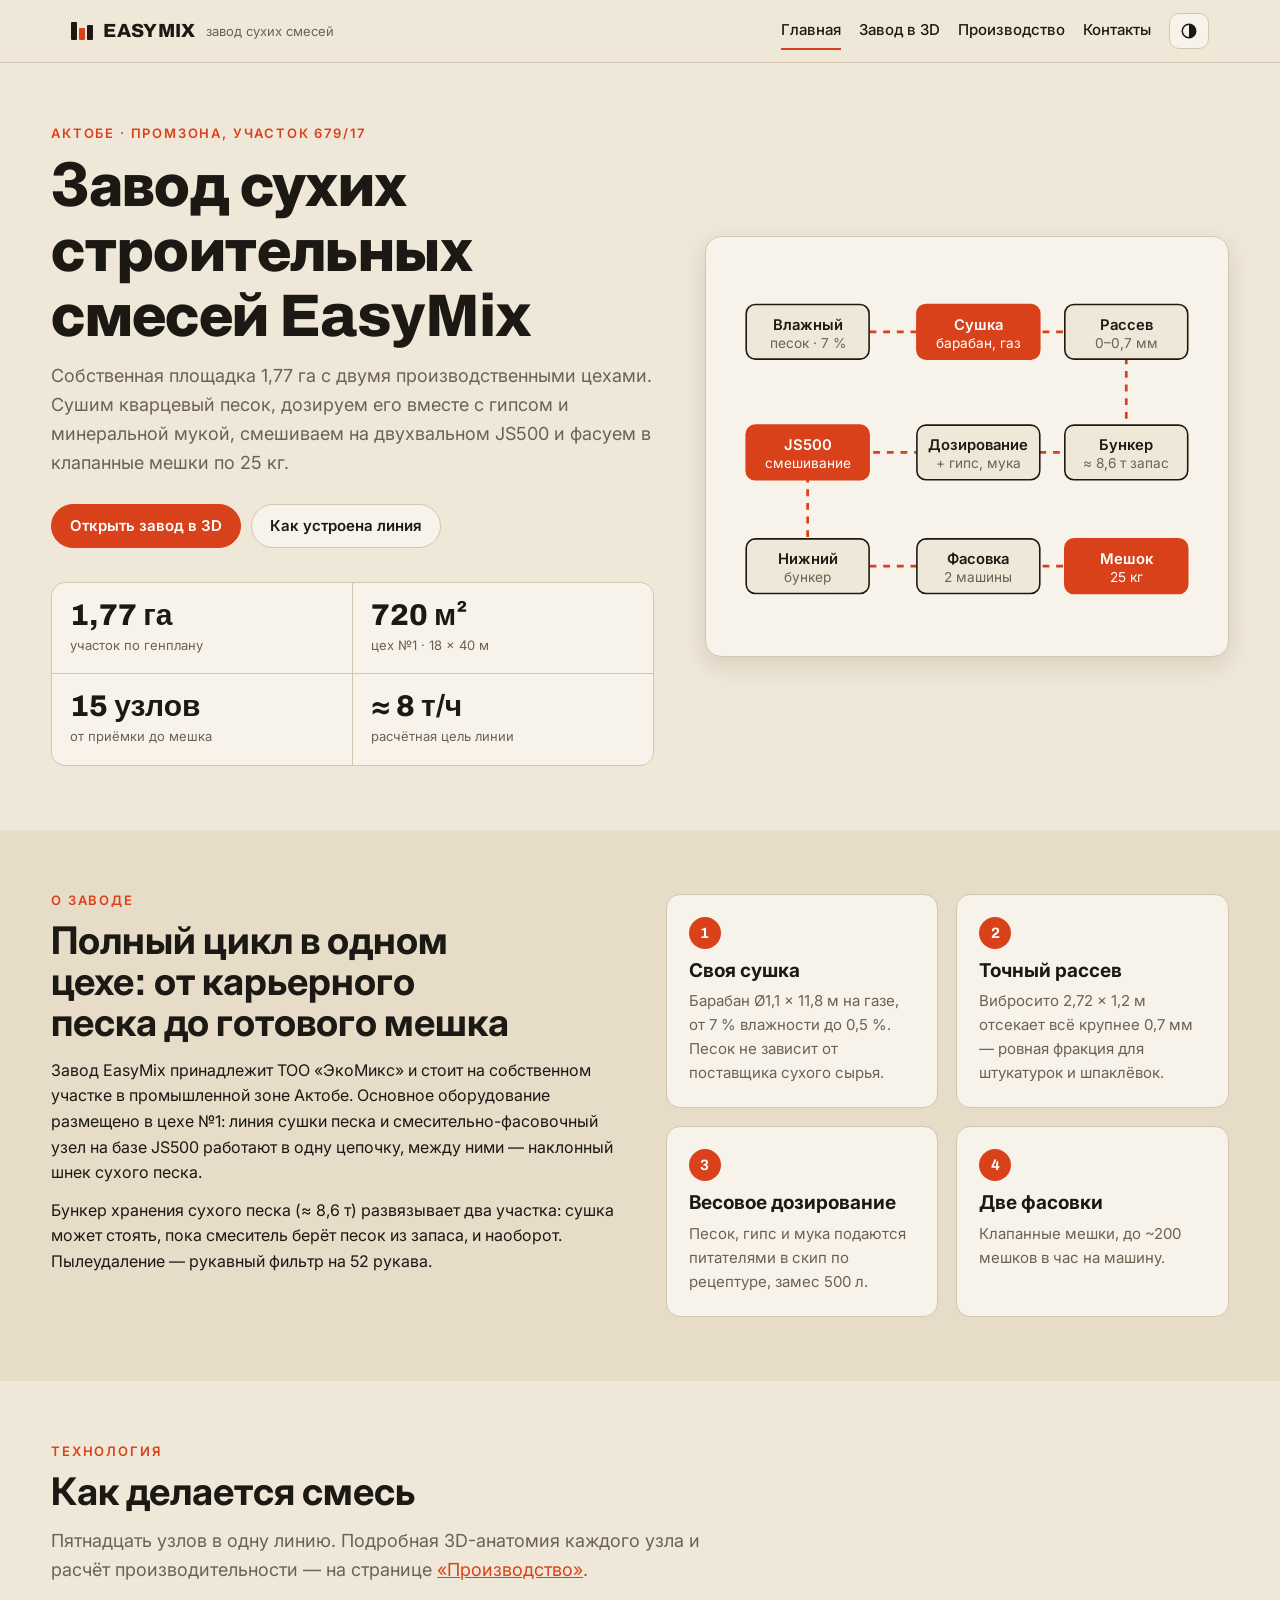
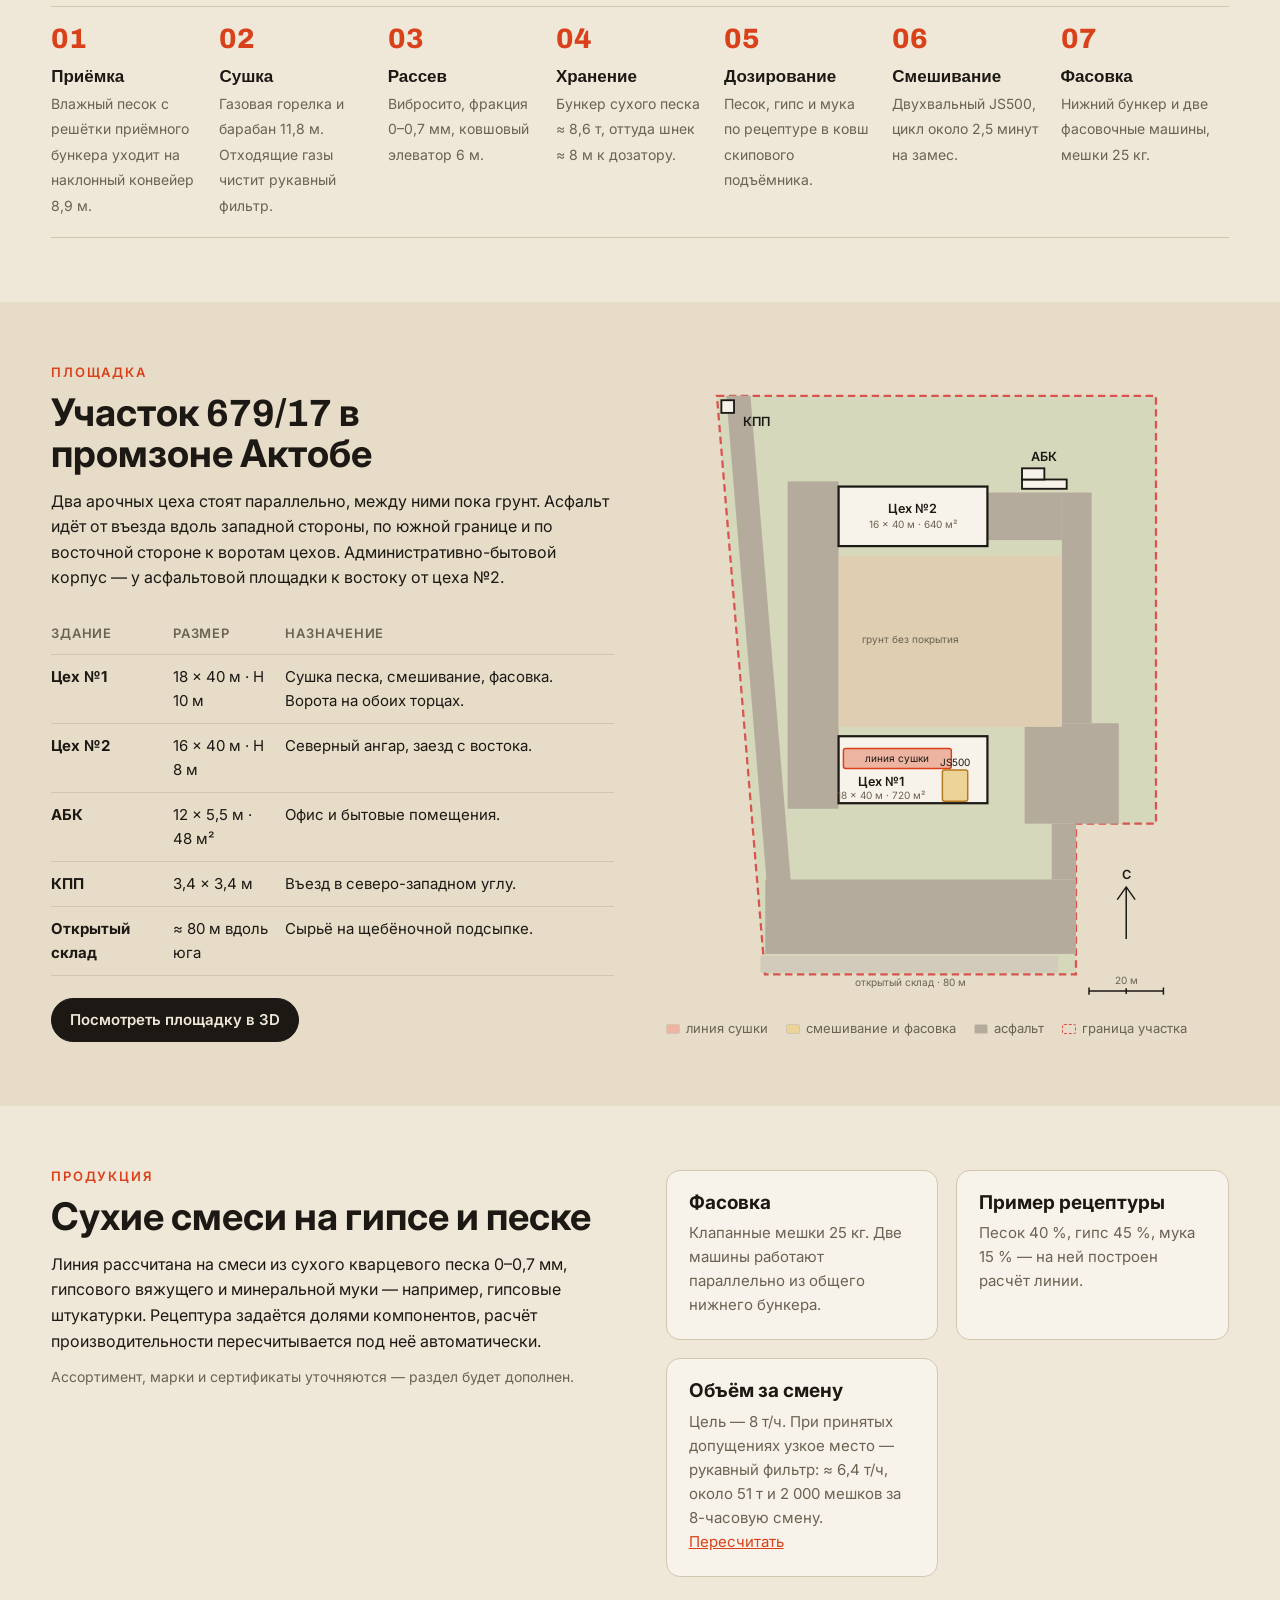
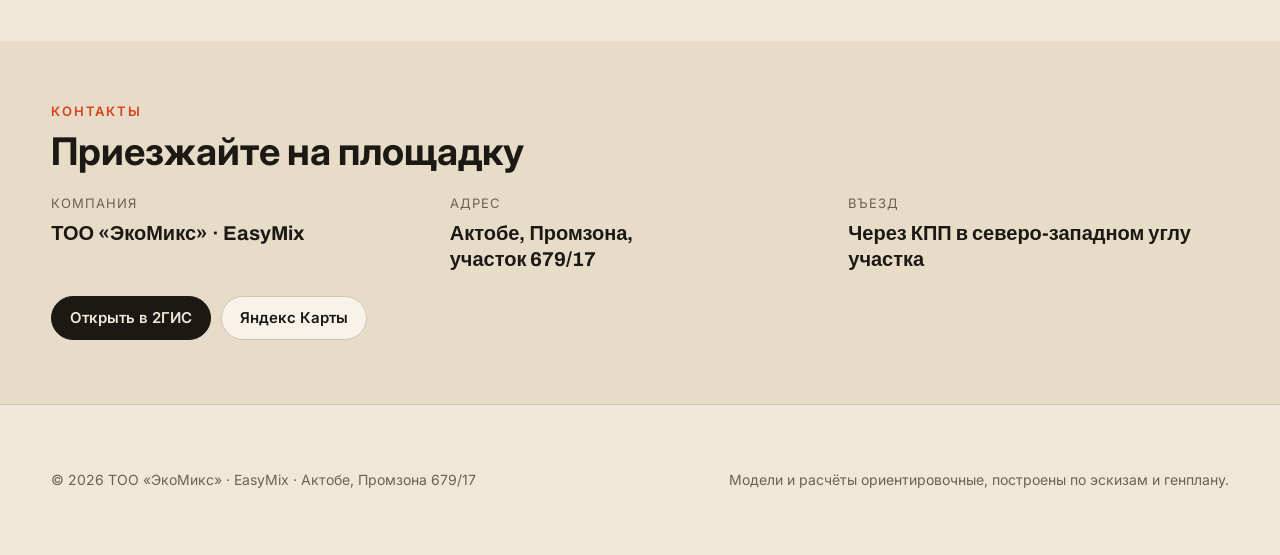
==== index.html @ a279ea78 "Сайт завода EasyMix: главная, 3D-площадка с поузловой расстановкой оборудования, линия и расчёт Co-A" ====
<!doctype html>
<html lang="ru">
<head>
<meta charset="utf-8">
<meta name="viewport" content="width=device-width,initial-scale=1">
<title>EasyMix — завод сухих смесей, Актобе</title>
<meta name="description" content="ТОО «ЭкоМикс», завод сухих строительных смесей EasyMix. Актобе, Промзона, участок 679/17: сушка песка, смесительный узел JS500, фасовка в мешки.">
<link rel="preconnect" href="https://fonts.googleapis.com"><link rel="preconnect" href="https://fonts.gstatic.com" crossorigin>
<link href="https://fonts.googleapis.com/css2?family=Archivo:wght@500;700;800&family=Inter:wght@400;500;600&display=swap" rel="stylesheet">
<link rel="stylesheet" href="css/site.css">
<link rel="icon" href="data:image/svg+xml,%3Csvg xmlns='http://www.w3.org/2000/svg' viewBox='0 0 24 24'%3E%3Crect x='3' y='4' width='5' height='17' fill='%231c1914'/%3E%3Crect x='10' y='10' width='5' height='11' fill='%23d9411a'/%3E%3Crect x='17' y='7' width='5' height='14' fill='%231c1914'/%3E%3C/svg%3E">
<script src="js/site.js"></script>
</head>
<body>
<header class="top"><div class="wrap">
  <a class="brand" href="index.html"><span class="logo" aria-hidden="true"><i></i><i></i><i></i></span><b>EASYMIX</b><span>завод сухих смесей</span></a>
  <nav class="menu" aria-label="Разделы">
    <a href="index.html">Главная</a><a href="zavod.html">Завод в 3D</a><a href="proizvodstvo.html">Производство</a><a href="index.html#contacts">Контакты</a>
    <button class="theme" type="button" data-theme-toggle aria-label="Сменить тему"><svg viewBox="0 0 24 24" aria-hidden="true"><circle cx="12" cy="12" r="9" fill="none" stroke="currentColor" stroke-width="2"/><path d="M12 3a9 9 0 0 1 0 18z" fill="currentColor"/></svg></button>
  </nav>
</div></header>

<main>
<section class="band"><div class="wrap hero">
  <div>
    <p class="eyebrow">Актобе · Промзона, участок 679/17</p>
    <h1>Завод сухих строительных смесей EasyMix</h1>
    <p class="lead">Собственная площадка 1,77 га с двумя производственными цехами. Сушим кварцевый песок, дозируем его вместе с гипсом и минеральной мукой, смешиваем на двухвальном JS500 и фасуем в клапанные мешки по 25 кг.</p>
    <div class="btns"><a class="btn acc" href="zavod.html">Открыть завод в 3D</a><a class="btn ghost" href="proizvodstvo.html">Как устроена линия</a></div>
    <div class="kpis">
      <div><b>1,77 га</b><span>участок по генплану</span></div>
      <div><b>720 м²</b><span>цех №1 · 18 × 40 м</span></div>
      <div><b>15 узлов</b><span>от приёмки до мешка</span></div>
      <div><b>≈ 8 т/ч</b><span>расчётная цель линии</span></div>
    </div>
  </div>
  <figure class="flowcard" style="margin:0">
    <svg viewBox="0 0 420 330" role="img" aria-label="Схема потока: влажный песок, сушка, рассев, бункер, дозирование с гипсом и мукой, смеситель, фасовка">
      <style>.fl{fill:none;stroke:var(--line);stroke-width:2}.fa{fill:none;stroke:var(--acc);stroke-width:2.4;stroke-dasharray:6 6}.bx{fill:var(--bg);stroke:var(--ink);stroke-width:1.4}.bx.a{fill:var(--acc);stroke:var(--acc)}.tx{font:600 13px Inter,sans-serif;fill:var(--ink)}.ts{font:12px Inter,sans-serif;fill:var(--mute)}.tw{font:600 13px Inter,sans-serif;fill:#fff}</style>
      <path class="fa" d="M70 64 H200 M270 64 H350 V150 M350 150 V170 H270 M200 170 H70 V250 M70 270 H200 M270 270 H350"><animate attributeName="stroke-dashoffset" from="24" to="0" dur="1s" repeatCount="indefinite"/></path>
      <rect class="bx" x="16" y="40" width="108" height="48" rx="8"/><text class="tx" x="70" y="62" text-anchor="middle">Влажный</text><text class="ts" x="70" y="78" text-anchor="middle">песок · 7 %</text>
      <rect class="bx a" x="166" y="40" width="108" height="48" rx="8"/><text class="tw" x="220" y="62" text-anchor="middle">Сушка</text><text class="tw" x="220" y="78" text-anchor="middle" style="font-weight:400;font-size:12px">барабан, газ</text>
      <rect class="bx" x="296" y="40" width="108" height="48" rx="8"/><text class="tx" x="350" y="62" text-anchor="middle">Рассев</text><text class="ts" x="350" y="78" text-anchor="middle">0–0,7 мм</text>
      <rect class="bx" x="296" y="146" width="108" height="48" rx="8"/><text class="tx" x="350" y="168" text-anchor="middle">Бункер</text><text class="ts" x="350" y="184" text-anchor="middle">≈ 8,6 т запас</text>
      <rect class="bx" x="166" y="146" width="108" height="48" rx="8"/><text class="tx" x="220" y="168" text-anchor="middle">Дозирование</text><text class="ts" x="220" y="184" text-anchor="middle">+ гипс, мука</text>
      <rect class="bx a" x="16" y="146" width="108" height="48" rx="8"/><text class="tw" x="70" y="168" text-anchor="middle">JS500</text><text class="tw" x="70" y="184" text-anchor="middle" style="font-weight:400;font-size:12px">смешивание</text>
      <rect class="bx" x="16" y="246" width="108" height="48" rx="8"/><text class="tx" x="70" y="268" text-anchor="middle">Нижний</text><text class="ts" x="70" y="284" text-anchor="middle">бункер</text>
      <rect class="bx" x="166" y="246" width="108" height="48" rx="8"/><text class="tx" x="220" y="268" text-anchor="middle">Фасовка</text><text class="ts" x="220" y="284" text-anchor="middle">2 машины</text>
      <rect class="bx a" x="296" y="246" width="108" height="48" rx="8"/><text class="tw" x="350" y="268" text-anchor="middle">Мешок</text><text class="tw" x="350" y="284" text-anchor="middle" style="font-weight:400;font-size:12px">25 кг</text>
    </svg>
  </figure>
</div></section>

<section class="band alt" id="about"><div class="wrap grid2">
  <div>
    <p class="eyebrow">О заводе</p>
    <h2>Полный цикл в одном цехе: от карьерного песка до готового мешка</h2>
    <p>Завод EasyMix принадлежит ТОО «ЭкоМикс» и стоит на собственном участке в промышленной зоне Актобе. Основное оборудование размещено в цехе №1: линия сушки песка и смесительно-фасовочный узел на базе JS500 работают в одну цепочку, между ними — наклонный шнек сухого песка.</p>
    <p>Бункер хранения сухого песка (≈ 8,6 т) развязывает два участка: сушка может стоять, пока смеситель берёт песок из запаса, и наоборот. Пылеудаление — рукавный фильтр на 52 рукава.</p>
  </div>
  <div class="cards" style="margin-top:0">
    <div class="card"><span class="n">1</span><h3>Своя сушка</h3><p>Барабан Ø1,1 × 11,8 м на газе, от 7 % влажности до 0,5 %. Песок не зависит от поставщика сухого сырья.</p></div>
    <div class="card"><span class="n">2</span><h3>Точный рассев</h3><p>Вибросито 2,72 × 1,2 м отсекает всё крупнее 0,7 мм — ровная фракция для штукатурок и шпаклёвок.</p></div>
    <div class="card"><span class="n">3</span><h3>Весовое дозирование</h3><p>Песок, гипс и мука подаются питателями в скип по рецептуре, замес 500 л.</p></div>
    <div class="card"><span class="n">4</span><h3>Две фасовки</h3><p>Клапанные мешки, до ~200 мешков в час на машину.</p></div>
  </div>
</div></section>

<section class="band" id="process"><div class="wrap">
  <p class="eyebrow">Технология</p>
  <h2>Как делается смесь</h2>
  <p class="lead">Пятнадцать узлов в одну линию. Подробная 3D-анатомия каждого узла и расчёт производительности — на странице <a href="proizvodstvo.html">«Производство»</a>.</p>
  <ol class="steps">
    <li><b>Приёмка</b><span>Влажный песок с решётки приёмного бункера уходит на наклонный конвейер 8,9 м.</span></li>
    <li><b>Сушка</b><span>Газовая горелка и барабан 11,8 м. Отходящие газы чистит рукавный фильтр.</span></li>
    <li><b>Рассев</b><span>Вибросито, фракция 0–0,7 мм, ковшовый элеватор 6 м.</span></li>
    <li><b>Хранение</b><span>Бункер сухого песка ≈ 8,6 т, оттуда шнек ≈ 8 м к дозатору.</span></li>
    <li><b>Дозирование</b><span>Песок, гипс и мука по рецептуре в ковш скипового подъёмника.</span></li>
    <li><b>Смешивание</b><span>Двухвальный JS500, цикл около 2,5 минут на замес.</span></li>
    <li><b>Фасовка</b><span>Нижний бункер и две фасовочные машины, мешки 25 кг.</span></li>
  </ol>
</div></section>

<section class="band alt" id="site"><div class="wrap grid2">
  <div>
    <p class="eyebrow">Площадка</p>
    <h2>Участок 679/17 в промзоне Актобе</h2>
    <p>Два арочных цеха стоят параллельно, между ними пока грунт. Асфальт идёт от въезда вдоль западной стороны, по южной границе и по восточной стороне к воротам цехов. Административно-бытовой корпус — у асфальтовой площадки к востоку от цеха №2.</p>
    <div class="scroll"><table>
      <thead><tr><th>Здание</th><th>Размер</th><th>Назначение</th></tr></thead>
      <tbody>
        <tr><td><b>Цех №1</b></td><td>18 × 40 м · H 10 м</td><td>Сушка песка, смешивание, фасовка. Ворота на обоих торцах.</td></tr>
        <tr><td><b>Цех №2</b></td><td>16 × 40 м · H 8 м</td><td>Северный ангар, заезд с востока.</td></tr>
        <tr><td><b>АБК</b></td><td>12 × 5,5 м · 48 м²</td><td>Офис и бытовые помещения.</td></tr>
        <tr><td><b>КПП</b></td><td>3,4 × 3,4 м</td><td>Въезд в северо-западном углу.</td></tr>
        <tr><td><b>Открытый склад</b></td><td>≈ 80 м вдоль юга</td><td>Сырьё на щебёночной подсыпке.</td></tr>
      </tbody>
    </table></div>
    <div class="btns" style="margin-top:22px"><a class="btn" href="zavod.html">Посмотреть площадку в 3D</a></div>
  </div>
  <figure style="margin:0">
    <svg class="plan" viewBox="-6 -8 136 172" role="img" aria-label="Генплан участка: КПП, цех №2, АБК, цех №1 с оборудованием, открытый склад">
      <style>
        .p-plot{fill:color-mix(in srgb,#7fa25a 22%,var(--bg));stroke:#d9534f;stroke-width:.6;stroke-dasharray:2 1.2}
        .p-asph{fill:color-mix(in srgb,var(--mute) 45%,var(--bg))}.p-soil{fill:color-mix(in srgb,#b8925a 30%,var(--bg))}.p-grav{fill:color-mix(in srgb,var(--mute) 22%,var(--bg))}
        .p-hall{fill:var(--card);stroke:var(--ink);stroke-width:.6}.p-abk{fill:var(--card);stroke:var(--ink);stroke-width:.5}
        .p-dry{fill:color-mix(in srgb,var(--acc) 35%,var(--card));stroke:var(--acc);stroke-width:.4}.p-mix{fill:color-mix(in srgb,#d9a520 40%,var(--card));stroke:#b7791f;stroke-width:.4}
        .p-t{font:600 3.4px Inter,sans-serif;fill:var(--ink)}.p-s{font:2.7px Inter,sans-serif;fill:var(--mute)}
        .p-ax{stroke:var(--ink);stroke-width:.4;fill:none}
      </style>
      <polygon class="p-plot" points="0,0 118,0 118,115 96.5,115 96.5,155.5 12.9,155.5"/>
      <polygon class="p-asph" points="2.5,0 9,0 19.9,131 13.4,131"/>
      <rect class="p-asph" x="13" y="130" width="83.5" height="20"/><rect class="p-asph" x="90" y="115" width="6.5" height="15"/>
      <rect class="p-asph" x="82.7" y="88" width="25.3" height="27"/><rect class="p-asph" x="92.7" y="26" width="8" height="62"/>
      <rect class="p-asph" x="72.7" y="26" width="20" height="12.8"/><rect class="p-asph" x="19" y="23" width="13.7" height="88"/>
      <rect class="p-soil" x="32.7" y="43" width="60" height="46"/>
      <rect class="p-grav" x="11.7" y="150.5" width="80" height="4.5"/>
      <rect class="p-hall" x="32.7" y="24.4" width="40" height="16"/>
      <text class="p-t" x="52.7" y="31.6" text-anchor="middle">Цех №2</text><text class="p-s" x="52.7" y="35.6" text-anchor="middle">16 × 40 м · 640 м²</text>
      <rect class="p-hall" x="32.7" y="91.5" width="40" height="18"/>
      <rect class="p-dry" x="34" y="94.8" width="29" height="5.4" rx=".6"/><rect class="p-mix" x="60.6" y="100.6" width="6.8" height="8.4" rx=".6"/>
      <text class="p-t" x="44" y="105" text-anchor="middle">Цех №1</text><text class="p-s" x="44" y="108.4" text-anchor="middle">18 × 40 м · 720 м²</text>
      <text class="p-s" x="48.5" y="98.4" text-anchor="middle" style="fill:var(--ink)">линия сушки</text><text class="p-s" x="64" y="99.4" text-anchor="middle" style="fill:var(--ink)">JS500</text>
      <rect class="p-abk" x="82" y="22.5" width="12" height="2.5"/><rect class="p-abk" x="82" y="19.5" width="6" height="3"/>
      <text class="p-t" x="88" y="17.6" text-anchor="middle">АБК</text>
      <rect class="p-abk" x="1.2" y="1.2" width="3.4" height="3.4"/><text class="p-t" x="7" y="8" >КПП</text>
      <text class="p-s" x="52" y="66.5" text-anchor="middle">грунт без покрытия</text>
      <text class="p-s" x="52" y="158.6" text-anchor="middle">открытый склад · 80 м</text>
      <g transform="translate(110,138)"><path class="p-ax" d="M0 8 V-6 M-2.4 -2.6 L0 -6 L2.4 -2.6"/><text class="p-t" x="0" y="-8" text-anchor="middle">С</text></g>
      <g transform="translate(100,160)"><path class="p-ax" d="M0 0 H20 M0 -1 V1 M10 -.8 V.8 M20 -1 V1"/><text class="p-s" x="10" y="-2" text-anchor="middle">20 м</text></g>
    </svg>
    <div class="legend-row">
      <span><i style="background:color-mix(in srgb,var(--acc) 35%,var(--card))"></i>линия сушки</span>
      <span><i style="background:color-mix(in srgb,#d9a520 40%,var(--card))"></i>смешивание и фасовка</span>
      <span><i style="background:color-mix(in srgb,var(--mute) 45%,var(--bg))"></i>асфальт</span>
      <span><i style="border:1px dashed #d9534f"></i>граница участка</span>
    </div>
  </figure>
</div></section>

<section class="band" id="products"><div class="wrap grid2">
  <div>
    <p class="eyebrow">Продукция</p>
    <h2>Сухие смеси на гипсе и песке</h2>
    <p>Линия рассчитана на смеси из сухого кварцевого песка 0–0,7 мм, гипсового вяжущего и минеральной муки — например, гипсовые штукатурки. Рецептура задаётся долями компонентов, расчёт производительности пересчитывается под неё автоматически.</p>
    <p class="note">Ассортимент, марки и сертификаты уточняются — раздел будет дополнен.</p>
  </div>
  <div class="cards" style="margin-top:0">
    <div class="card"><h3>Фасовка</h3><p>Клапанные мешки 25 кг. Две машины работают параллельно из общего нижнего бункера.</p></div>
    <div class="card"><h3>Пример рецептуры</h3><p>Песок 40 %, гипс 45 %, мука 15 % — на ней построен расчёт линии.</p></div>
    <div class="card"><h3>Объём за смену</h3><p>Цель — 8 т/ч. При принятых допущениях узкое место — рукавный фильтр: ≈ 6,4 т/ч, около 51 т и 2 000 мешков за 8-часовую смену. <a href="proizvodstvo.html#calc">Пересчитать</a></p></div>
  </div>
</div></section>

<section class="band alt" id="contacts"><div class="wrap">
  <p class="eyebrow">Контакты</p>
  <h2>Приезжайте на площадку</h2>
  <dl class="contact">
    <div><dt>Компания</dt><dd>ТОО «ЭкоМикс» · EasyMix</dd></div>
    <div><dt>Адрес</dt><dd>Актобе, Промзона,<br>участок 679/17</dd></div>
    <div><dt>Въезд</dt><dd>Через КПП в северо-западном углу участка</dd></div>
    <!-- TODO: добавить телефон и e-mail отдела продаж -->
  </dl>
  <div class="btns" style="margin-top:24px">
    <a class="btn" href="https://2gis.kz/aktobe/search/%D0%9F%D1%80%D0%BE%D0%BC%D0%B7%D0%BE%D0%BD%D0%B0%20679%2F17" target="_blank" rel="noopener">Открыть в 2ГИС</a>
    <a class="btn ghost" href="https://yandex.kz/maps/?text=%D0%90%D0%BA%D1%82%D0%BE%D0%B1%D0%B5%2C%20%D0%9F%D1%80%D0%BE%D0%BC%D0%B7%D0%BE%D0%BD%D0%B0%20679%2F17" target="_blank" rel="noopener">Яндекс Карты</a>
  </div>
</div></section>
</main>

<footer class="foot band"><div class="wrap">
  <span>© <span data-year>2026</span> ТОО «ЭкоМикс» · EasyMix · Актобе, Промзона 679/17</span>
  <span>Модели и расчёты ориентировочные, построены по эскизам и генплану.</span>
</div></footer>
</body>
</html>
---- css/site.css ----
/* EasyMix — общий стиль сайта.
   Кварцевый песок фоном, графит, огонь горелки акцентом; Archivo + Inter. */
:root{
  color-scheme:light;
  --bg:#efe7d8;--bg2:#e6dcc8;--ink:#1c1914;--mute:#6b6253;--card:#f8f3ea;--line:#d2c6b0;
  --acc:#d9411a;--acc-ink:#fff;--ok:#2f7d4f;--warn:#b7791f;--bad:#c0392b;
  --stage:#e6dcc8;--shadow:0 8px 24px #3a2a1022;
}
@media (prefers-color-scheme:dark){:root:not([data-theme="light"]){
  color-scheme:dark;
  --bg:#15120e;--bg2:#1b1712;--ink:#efe7d8;--mute:#a89d8a;--card:#1f1b15;--line:#3a3329;
  --acc:#ff6a3d;--acc-ink:#1c1914;--ok:#5fc58a;--warn:#f0b44c;--bad:#ff6b5b;
  --stage:#1b1712;--shadow:0 8px 24px #0006;
}}
:root[data-theme="dark"]{
  color-scheme:dark;
  --bg:#15120e;--bg2:#1b1712;--ink:#efe7d8;--mute:#a89d8a;--card:#1f1b15;--line:#3a3329;
  --acc:#ff6a3d;--acc-ink:#1c1914;--ok:#5fc58a;--warn:#f0b44c;--bad:#ff6b5b;
  --stage:#1b1712;--shadow:0 8px 24px #0006;
}

*{box-sizing:border-box;min-width:0}
html{scroll-behavior:smooth;scroll-padding-top:76px}
body{margin:0;background:var(--bg);color:var(--ink);font:16px/1.6 Inter,system-ui,-apple-system,"Segoe UI",sans-serif;overflow-x:clip}
h1,h2,h3{font-family:Archivo,Inter,sans-serif;line-height:1.08;text-wrap:balance;margin:0}
h1{font-size:clamp(34px,5.4vw,60px);font-weight:800;letter-spacing:-.01em}
h2{font-size:clamp(26px,3.2vw,38px);font-weight:700;margin-bottom:14px}
h3{font-size:19px;font-weight:700}
a{color:var(--acc)}
p{margin:0 0 12px}
.wrap{max-width:1240px;margin:0 auto}
.band{padding:clamp(36px,5vw,80px) max(4vw,16px)}
.band.tight{padding-top:clamp(20px,3vw,40px)}
.alt{background:var(--bg2)}
.lead{max-width:64ch;color:var(--mute);font-size:18px;margin:14px 0 0}
.eyebrow{font:600 13px/1 Inter,sans-serif;letter-spacing:.14em;text-transform:uppercase;color:var(--acc);margin:0 0 14px}
.note{font-size:14px;color:var(--mute);max-width:80ch}
.mute{color:var(--mute)}

/* шапка */
.top{position:sticky;top:0;z-index:20;background:color-mix(in srgb,var(--bg) 90%,transparent);backdrop-filter:blur(10px);border-bottom:1px solid var(--line)}
.top .wrap{display:flex;gap:6px 22px;align-items:center;padding:12px max(4vw,16px);flex-wrap:wrap}
.brand{display:flex;align-items:center;gap:10px;margin-right:auto;text-decoration:none;color:var(--ink)}
.brand b{font:800 19px/1 Archivo,sans-serif;letter-spacing:.02em}
.brand span{font-size:13px;color:var(--mute)}
.logo{display:inline-grid;grid-template-columns:repeat(3,6px);gap:2px;align-items:end}
.logo i{height:18px;background:var(--ink);border-radius:1px}.logo i:nth-child(2){height:12px;background:var(--acc)}.logo i:nth-child(3){height:15px}
.menu{display:flex;gap:4px 18px;flex-wrap:wrap;align-items:center}
.menu a{color:var(--ink);text-decoration:none;font-weight:500;font-size:15px;padding:6px 0;border-bottom:2px solid transparent}
.menu a:hover{color:var(--acc)}
.menu a[aria-current="page"]{border-bottom-color:var(--acc)}
.theme{border:1px solid var(--line);background:var(--card);color:var(--ink);border-radius:10px;width:40px;height:36px;cursor:pointer;font-size:16px}

/* кнопки */
button,select,input{font:inherit;color:var(--ink)}
.btn{display:inline-flex;align-items:center;justify-content:center;gap:8px;min-height:44px;padding:0 18px;border-radius:22px;border:1px solid var(--ink);background:var(--ink);color:var(--bg);font-weight:600;font-size:15px;text-decoration:none;cursor:pointer;white-space:nowrap}
.btn.acc{background:var(--acc);border-color:var(--acc);color:#fff}
.btn.ghost{background:var(--card);color:var(--ink);border-color:var(--line)}
.btn.ghost[aria-pressed="true"]{background:var(--ink);color:var(--bg);border-color:var(--ink)}
.btn.sm{min-height:38px;padding:0 14px;font-size:14px}
.btns{display:flex;gap:10px;flex-wrap:wrap}
:focus-visible{outline:3px solid var(--acc);outline-offset:2px}

/* герой */
.hero{display:grid;grid-template-columns:minmax(0,1.15fr) minmax(0,1fr);gap:clamp(24px,4vw,64px);align-items:center}
.hero .btns{margin-top:26px}
.kpis{display:grid;grid-template-columns:repeat(auto-fit,minmax(min(100%,160px),1fr));gap:1px;background:var(--line);border:1px solid var(--line);border-radius:14px;overflow:hidden;margin-top:34px}
.kpis div{background:var(--card);padding:16px 18px}
.kpis b{display:block;font:800 30px/1.1 Archivo,sans-serif;white-space:nowrap}
.kpis span{font-size:13px;color:var(--mute)}
.hero .kpis{grid-template-columns:repeat(2,minmax(0,1fr))}
.theme svg{width:18px;height:18px;display:block;margin:auto}
.flowcard{background:var(--card);border:1px solid var(--line);border-radius:16px;padding:22px;box-shadow:var(--shadow)}
.flowcard svg{display:block;width:100%;height:auto}

/* сетки */
.grid2{display:grid;grid-template-columns:repeat(2,minmax(0,1fr));gap:clamp(20px,4vw,56px);align-items:start}
.cards{display:grid;grid-template-columns:repeat(auto-fit,minmax(min(100%,260px),1fr));gap:18px;margin-top:22px}
.card{background:var(--card);border:1px solid var(--line);border-radius:14px;padding:22px}
.card p{color:var(--mute);margin:8px 0 0;font-size:15px}
.card .n{display:inline-grid;place-items:center;width:32px;height:32px;border-radius:50%;background:var(--acc);color:#fff;font:700 15px Archivo,sans-serif;margin-bottom:12px}

/* шаги процесса */
.steps{list-style:none;margin:22px 0 0;padding:0;display:grid;grid-template-columns:repeat(auto-fit,minmax(min(100%,150px),1fr));gap:0;counter-reset:s;border-top:1px solid var(--line)}
.steps li{padding:18px 18px 18px 0;border-bottom:1px solid var(--line);counter-increment:s}
.steps li::before{content:counter(s,decimal-leading-zero);display:block;font:800 28px/1 Archivo,sans-serif;color:var(--acc);margin-bottom:10px}
.steps b{display:block;font-family:Archivo,sans-serif;font-size:17px}
.steps span{font-size:14px;color:var(--mute)}

/* таблицы */
table{border-collapse:collapse;width:100%;font-size:15px;margin-top:10px}
th,td{text-align:left;padding:10px 12px 10px 0;border-bottom:1px solid var(--line);vertical-align:top}
th{font-weight:600;color:var(--mute);font-size:13px;text-transform:uppercase;letter-spacing:.06em}
td.r{text-align:right;white-space:nowrap;font-weight:600}
.flag{display:inline-block;padding:1px 9px;border-radius:10px;font-size:13px;font-weight:600;white-space:nowrap}
.f-ok{background:color-mix(in srgb,var(--ok) 18%,transparent);color:var(--ok)}
.f-w{background:color-mix(in srgb,var(--warn) 22%,transparent);color:var(--warn)}
.f-r{background:color-mix(in srgb,var(--bad) 18%,transparent);color:var(--bad)}
.scroll{overflow-x:auto}

/* генплан */
.plan{display:block;width:100%;height:auto;max-height:640px}
.plan text{font-family:Inter,sans-serif}
.legend-row{display:flex;flex-wrap:wrap;gap:8px 18px;font-size:13px;color:var(--mute);margin-top:12px}
.legend-row i{display:inline-block;width:14px;height:10px;border-radius:2px;margin-right:6px;vertical-align:-1px;border:1px solid var(--line)}

/* 3D-сцена */
.stage{position:relative;height:min(78vh,740px);min-height:440px;border-radius:16px;overflow:hidden;background:var(--stage);border:1px solid var(--line);touch-action:none}
.stage canvas{position:absolute;inset:0;width:100%!important;height:100%!important;display:block}
.stage .hint{position:absolute;right:14px;bottom:12px;font-size:12.5px;color:var(--mute);pointer-events:none;text-align:right}
.stage .views{position:absolute;left:14px;top:12px;display:flex;gap:6px;flex-wrap:wrap;z-index:2}
.stage .ctrl{position:absolute;left:14px;bottom:14px;display:flex;gap:8px;flex-wrap:wrap;z-index:2;max-width:calc(100% - 28px)}
.no3d{padding:60px 24px;color:var(--mute)}
.tag{position:absolute;left:0;top:0;background:var(--card);border:1px solid var(--line);border-left:3px solid var(--acc);border-radius:6px;padding:5px 10px;font-size:12.5px;line-height:1.3;white-space:nowrap;pointer-events:none;box-shadow:var(--shadow);z-index:1}
.tag b{display:block;font-size:13px}.tag small{display:block;color:var(--mute);font-size:12px}
.tag i{font-style:normal;display:inline-grid;place-items:center;width:20px;height:20px;border-radius:50%;background:var(--acc);color:#fff;font-weight:700;font-size:12px;margin-right:6px}
.tag.plain{border-left-color:var(--mute)}
.tip{position:absolute;pointer-events:none;background:var(--card);border:1px solid var(--line);box-shadow:var(--shadow);border-radius:8px;padding:7px 10px;font-size:13px;max-width:280px;z-index:3}
#lines{position:absolute;inset:0;width:100%;height:100%;pointer-events:none}

/* панель расстановки */
.editor{display:grid;grid-template-columns:minmax(0,1fr) minmax(0,380px);gap:20px;margin-top:20px;align-items:start}
.panel{background:var(--card);border:1px solid var(--line);border-radius:16px;padding:18px;display:grid;gap:14px}
.panel h3{font-size:15px;font-family:Inter,sans-serif;font-weight:600;color:var(--mute);text-transform:uppercase;letter-spacing:.08em}
.seg{display:grid;grid-template-columns:1fr 1fr;border:1px solid var(--line);border-radius:12px;overflow:hidden}
.seg button{min-height:42px;border:0;background:none;cursor:pointer;font-weight:600;font-size:14px;padding:0 8px}
.seg button[aria-pressed="true"]{background:var(--ink);color:var(--bg)}
.units{display:grid;gap:4px;max-height:330px;overflow:auto;padding-right:4px}
.units .grp{font-size:12.5px;color:var(--mute);margin:8px 0 2px;text-transform:uppercase;letter-spacing:.08em}
.units button{display:grid;grid-template-columns:26px 1fr auto;gap:10px;align-items:center;text-align:left;min-height:40px;padding:4px 10px;border:1px solid transparent;border-radius:10px;background:none;cursor:pointer;font-size:14px}
.units button:hover{background:var(--bg2)}
.units button[aria-pressed="true"]{border-color:var(--acc);background:color-mix(in srgb,var(--acc) 10%,transparent)}
.units button i{font-style:normal;display:inline-grid;place-items:center;width:24px;height:24px;border-radius:50%;background:var(--ink);color:var(--bg);font-weight:700;font-size:12px}
.units button[aria-pressed="true"] i{background:var(--acc);color:#fff}
.units button em{font-style:normal;font-size:12px;color:var(--mute)}
.units button em.moved{color:var(--warn)}
.pad{display:grid;grid-template-columns:repeat(3,44px);grid-template-rows:repeat(2,40px);gap:6px}
.pad button{border:1px solid var(--line);background:var(--bg);border-radius:10px;cursor:pointer;font-size:16px}
.pad button:hover{border-color:var(--acc)}
.pad .u{grid-column:2}.pad .l{grid-column:1;grid-row:2}.pad .d{grid-column:2;grid-row:2}.pad .r{grid-column:3;grid-row:2}
.moverow{display:flex;gap:14px;align-items:center;flex-wrap:wrap}
.status{font-size:14px;line-height:1.55;margin:0}
.status b{color:var(--ink)}
.status .bad{color:var(--bad);font-weight:600}.status .ok{color:var(--ok);font-weight:600}
.conns td{font-size:14px;padding:7px 8px 7px 0}

/* калькулятор (тёмная полоса) */
.dark{background:#1c1914;color:#efe7d8}
:root[data-theme="dark"] .dark{background:#0f0d0a}
@media (prefers-color-scheme:dark){:root:not([data-theme="light"]) .dark{background:#0f0d0a}}
.dark .lead,.dark .mute,.dark .note{color:#a89d8a}
.dark a{color:#ff8a63}
.calc{display:grid;grid-template-columns:minmax(0,340px) minmax(0,1fr);gap:clamp(20px,4vw,56px);margin-top:18px}
.inputs{display:grid;gap:12px;align-content:start}
.inputs label{display:grid;grid-template-columns:1fr 92px;align-items:center;gap:10px;font-size:15px}
.inputs input,.inputs select{width:100%;min-height:44px;padding:6px 10px;border-radius:8px;border:1px solid #4a4237;background:#26211a;color:#efe7d8;text-align:right}
.inputs select{text-align:left}.inputs .full{grid-template-columns:1fr}
.inputs h3{margin-top:10px;font-size:15px;color:#a89d8a;font-weight:600;font-family:Inter,sans-serif}
.pct{display:grid;grid-template-columns:repeat(3,minmax(0,1fr));gap:8px}.pct label{grid-template-columns:1fr;gap:4px;font-size:13px;color:#a89d8a}
.sum{font-size:13px;color:#a89d8a}.sum.bad{color:#ff6a3d}
details{border-top:1px solid #3a3329;padding-top:10px}
summary{cursor:pointer;font-weight:600;min-height:44px;display:flex;align-items:center;color:#efe7d8}
details .inputs{margin-top:6px}
.big{font:800 clamp(36px,5vw,56px)/1 Archivo,sans-serif;color:#ff6a3d}.bigl{color:#a89d8a;margin-top:8px}
.bars{margin-top:26px;display:grid;gap:14px}
.bar .t{display:flex;justify-content:space-between;gap:10px;font-size:15px}.bar .t span:last-child{white-space:nowrap;font-weight:600}
.bar .t small{color:#a89d8a;font-size:13px;margin-left:6px}
.bar .tr{height:12px;border-radius:6px;background:#2d2820;margin-top:6px;position:relative;overflow:hidden}
.bar .tr b{position:absolute;inset:0 auto 0 0;border-radius:6px}.bar .lim{position:absolute;top:-3px;bottom:-3px;width:2px;background:#efe7d8;left:66.6%}
.ckpis{display:grid;grid-template-columns:repeat(auto-fit,minmax(min(100%,150px),1fr));gap:18px;margin-top:28px}
.ckpis div{border-top:1px solid #3a3329;padding-top:10px}.ckpis b{display:block;font:700 26px Archivo,sans-serif;white-space:nowrap}.ckpis span{font-size:13px;color:#a89d8a}

/* узлы */
.groups{display:grid;grid-template-columns:repeat(auto-fit,minmax(min(100%,420px),1fr));gap:36px}
.groups h3{font-size:22px;margin-bottom:6px}.groups ol{margin:10px 0 0;padding-left:24px}.groups li{margin:7px 0}.groups li span{color:var(--mute)}

/* контакты */
.contact{display:grid;grid-template-columns:repeat(auto-fit,minmax(min(100%,240px),1fr));gap:18px;margin-top:20px}
.contact dt{font-size:13px;color:var(--mute);text-transform:uppercase;letter-spacing:.08em}
.contact dd{margin:6px 0 0;font:700 20px/1.3 Archivo,sans-serif}

footer.foot{border-top:1px solid var(--line);font-size:14px;color:var(--mute)}
footer.foot .wrap{display:flex;gap:10px 28px;flex-wrap:wrap;justify-content:space-between}

@media (max-width:980px){.editor{grid-template-columns:1fr}.hero{grid-template-columns:1fr}}
@media (max-width:820px){.calc,.grid2{grid-template-columns:1fr}}
@media (max-width:600px){
  .stage{height:66vh;min-height:400px}.stage .hint{display:none}.tag small{display:none}
  table{font-size:13px}.menu{width:100%;justify-content:space-between}
  .top{position:static}.brand span{display:none}
}
@media (prefers-reduced-motion:reduce){*{transition:none!important;scroll-behavior:auto!important}}
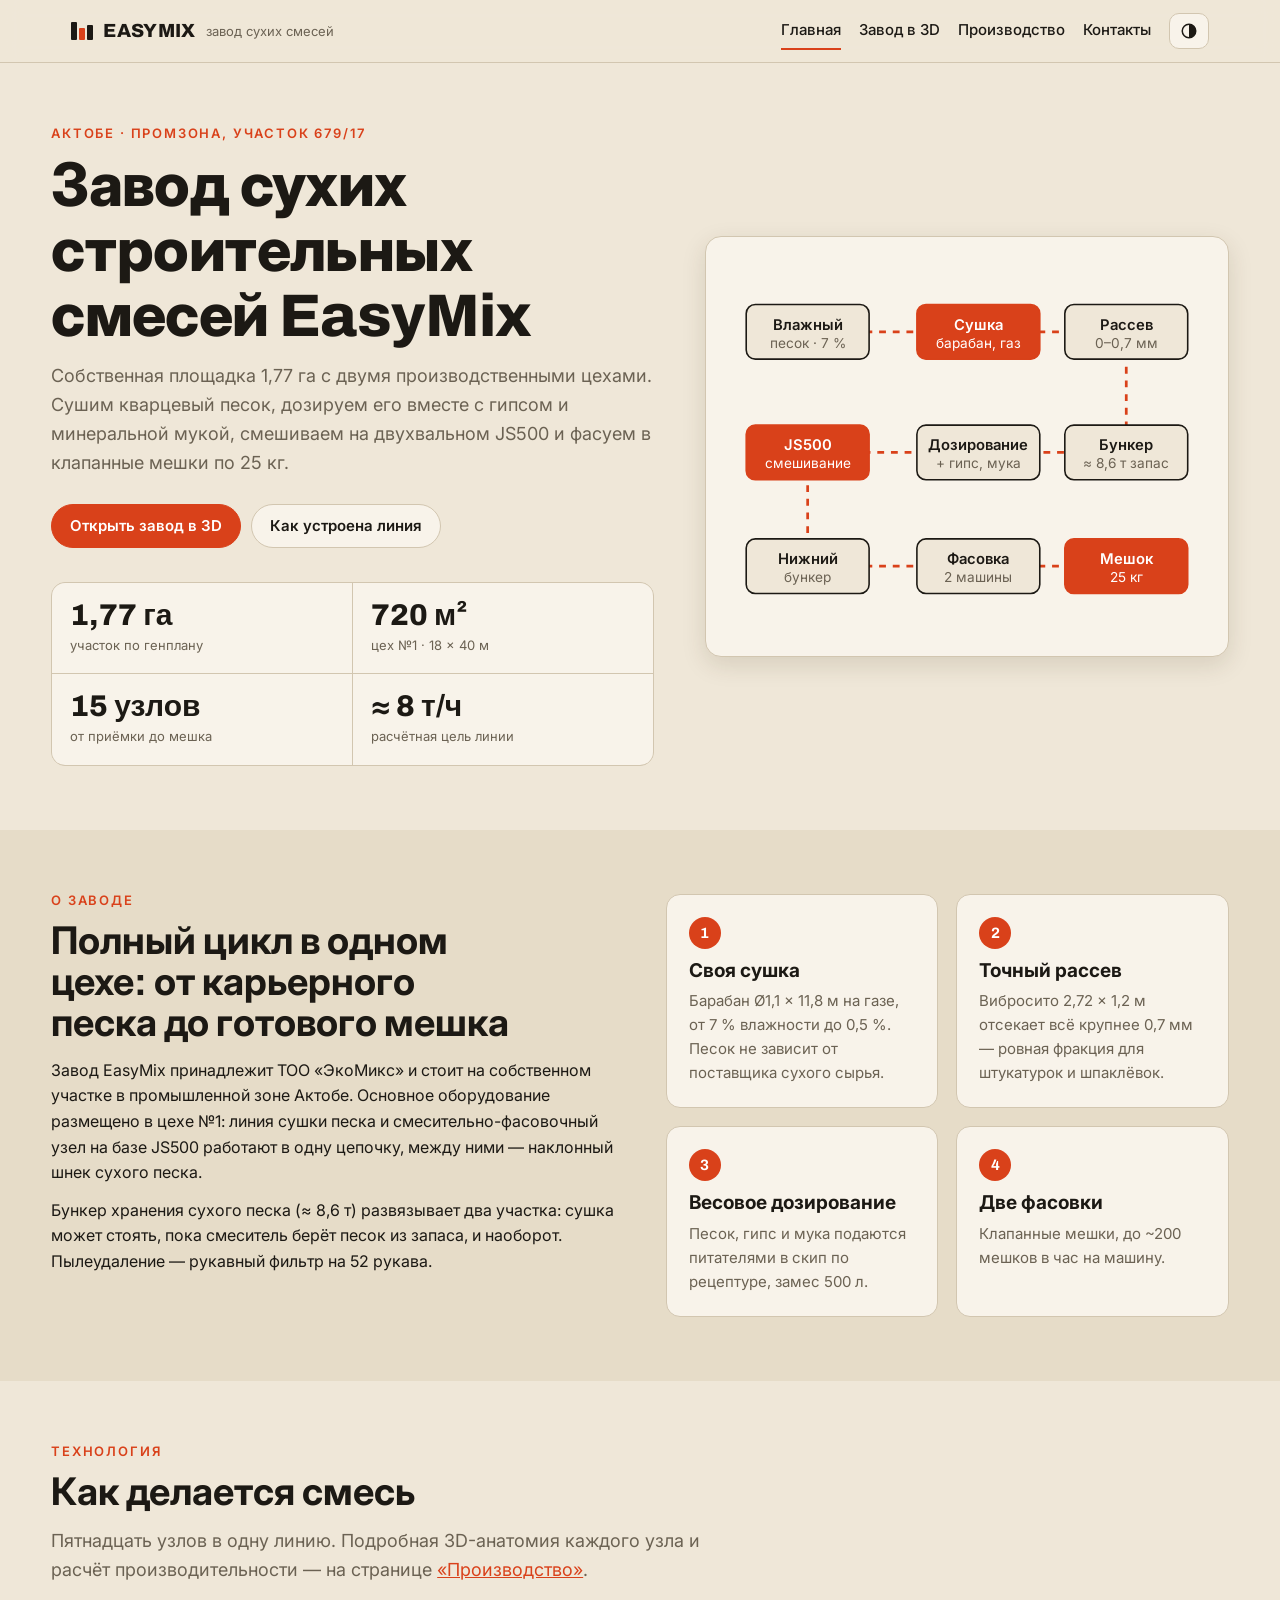
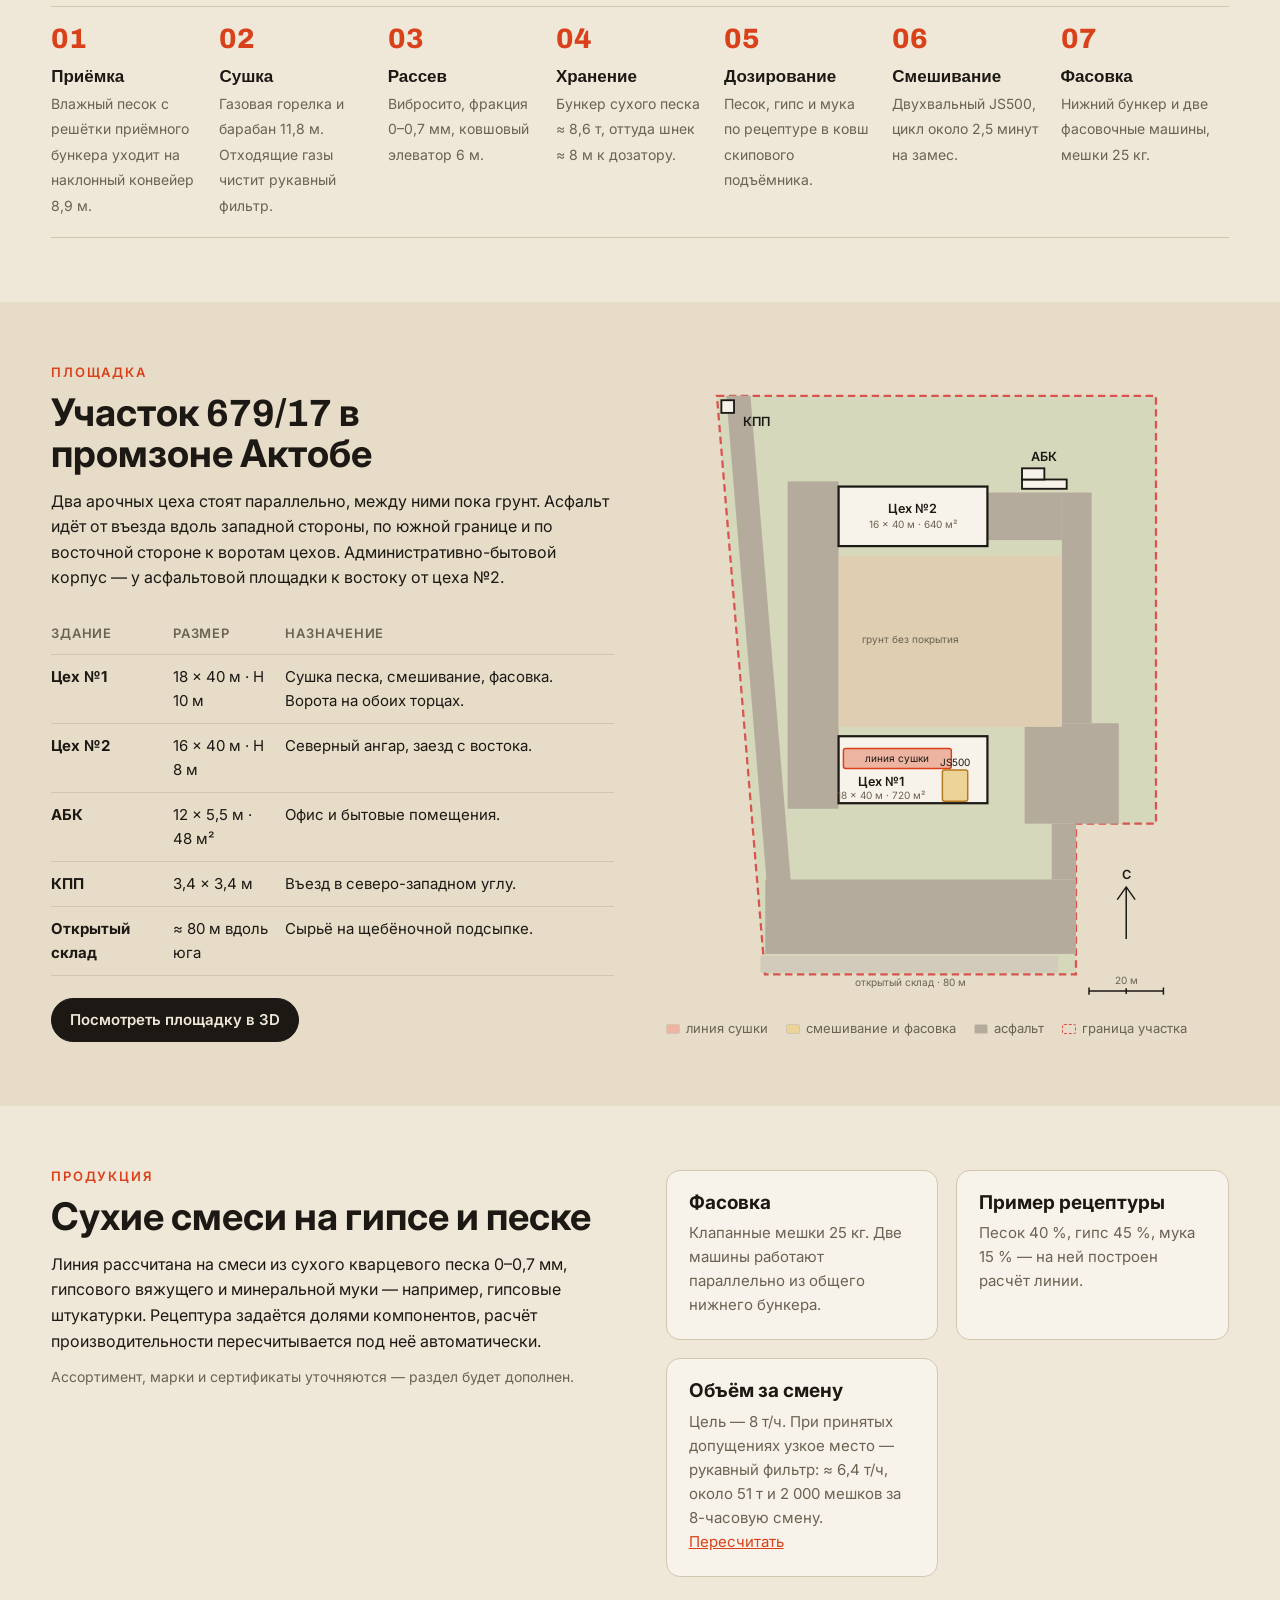
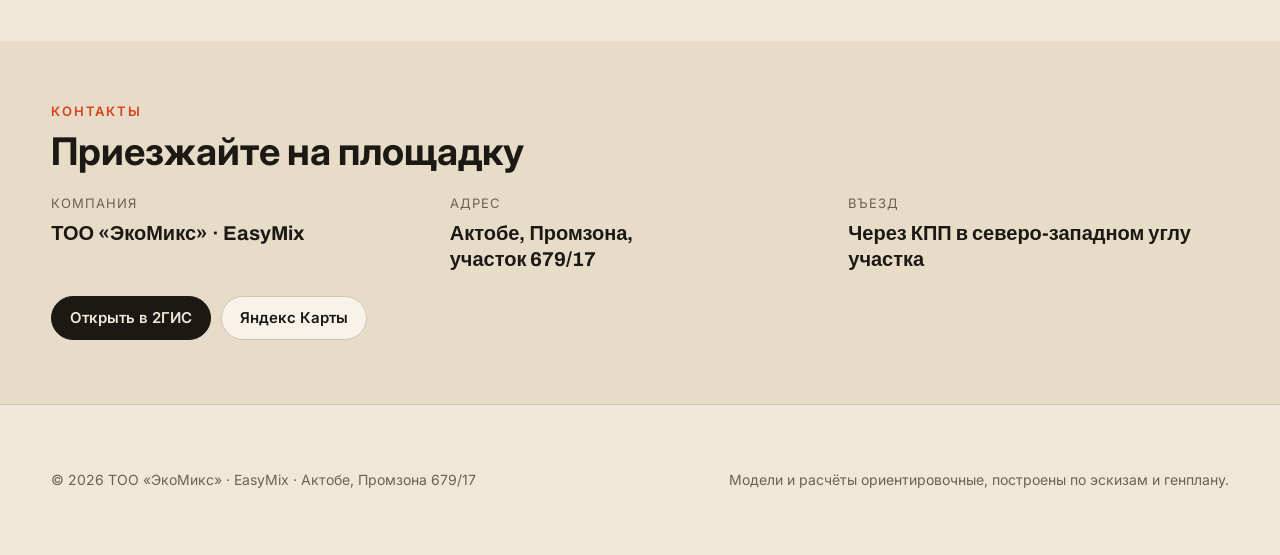
==== commit df6f94a4: "Баннер для превью ссылки (og-image 1200×630) и теги Open Graph Co-Authored-By: Claude Opus 5.5 <nore" ====
--- a/index.html
+++ b/index.html
@@ -5,6 +5,18 @@
 <meta name="viewport" content="width=device-width,initial-scale=1">
 <title>EasyMix — завод сухих смесей, Актобе</title>
 <meta name="description" content="ТОО «ЭкоМикс», завод сухих строительных смесей EasyMix. Актобе, Промзона, участок 679/17: сушка песка, смесительный узел JS500, фасовка в мешки.">
+<meta property="og:type" content="website">
+<meta property="og:site_name" content="EasyMix">
+<meta property="og:locale" content="ru_RU">
+<meta property="og:title" content="EasyMix — завод сухих смесей, Актобе">
+<meta property="og:description" content="Сушка песка, смеситель JS500 и фасовка в мешки 25 кг на собственной площадке 1,77 га. Промзона 679/17.">
+<meta property="og:url" content="https://qazaqboss.github.io/spkaktobezavod/">
+<meta property="og:image" content="https://qazaqboss.github.io/spkaktobezavod/og-image.png">
+<meta property="og:image:width" content="1200">
+<meta property="og:image:height" content="630">
+<meta property="og:image:alt" content="EasyMix — завод сухих строительных смесей, Актобе, Промзона 679/17">
+<meta name="twitter:card" content="summary_large_image">
+<meta name="twitter:image" content="https://qazaqboss.github.io/spkaktobezavod/og-image.png">
 <link rel="preconnect" href="https://fonts.googleapis.com"><link rel="preconnect" href="https://fonts.gstatic.com" crossorigin>
 <link href="https://fonts.googleapis.com/css2?family=Archivo:wght@500;700;800&family=Inter:wght@400;500;600&display=swap" rel="stylesheet">
 <link rel="stylesheet" href="css/site.css">
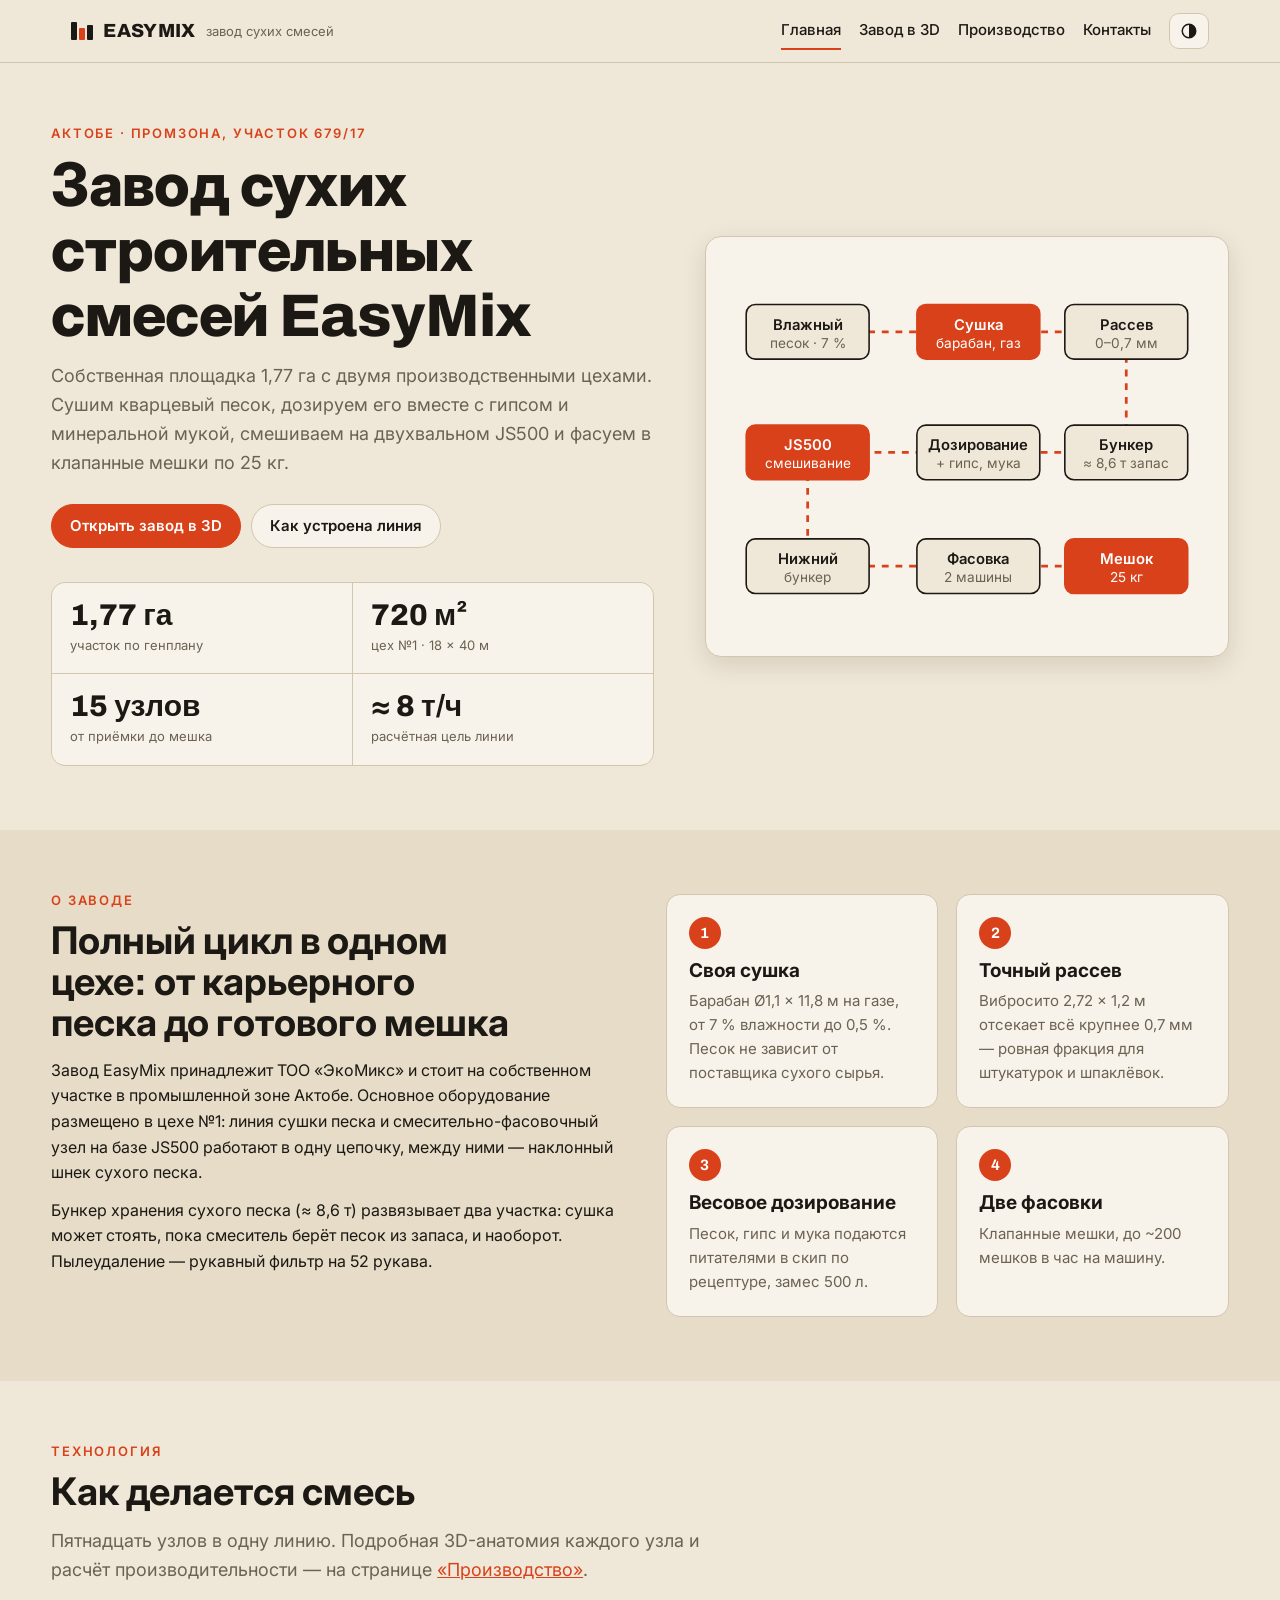
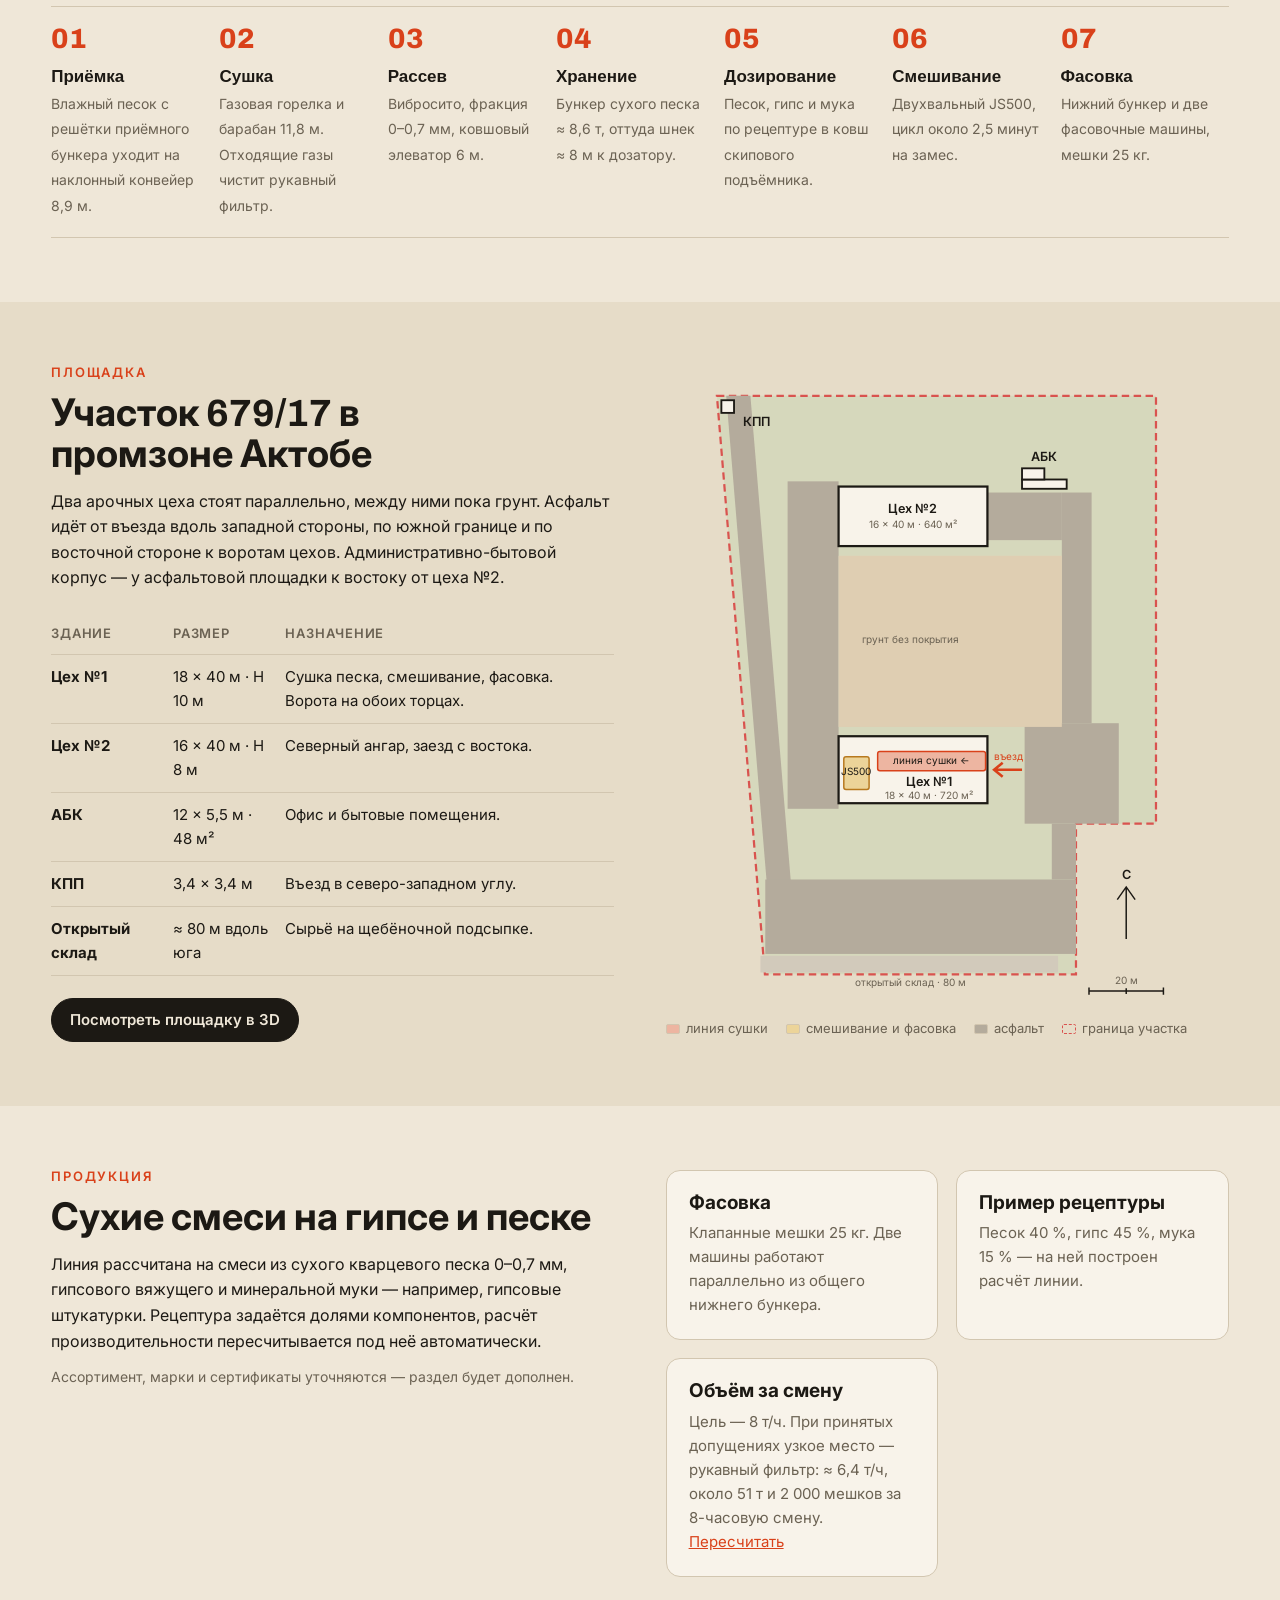
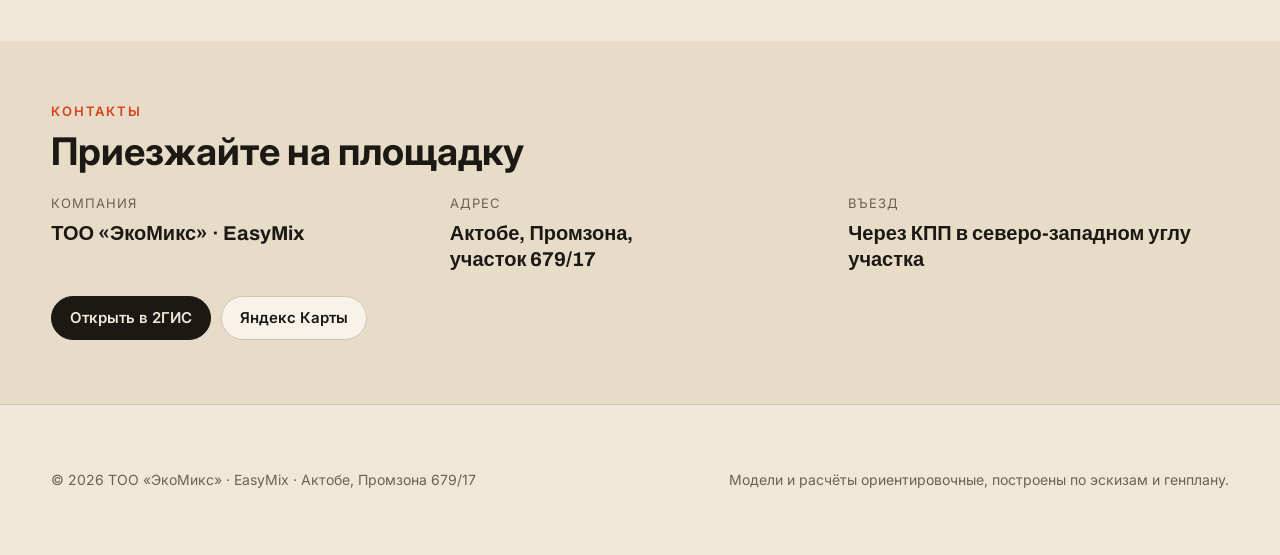
==== commit ef13a135: "Цех №1: линия развёрнута от въезда со стороны асфальта (восточные ворота), JS500 в западном конце Co" ====
--- a/index.html
+++ b/index.html
@@ -130,9 +130,10 @@
       <rect class="p-hall" x="32.7" y="24.4" width="40" height="16"/>
       <text class="p-t" x="52.7" y="31.6" text-anchor="middle">Цех №2</text><text class="p-s" x="52.7" y="35.6" text-anchor="middle">16 × 40 м · 640 м²</text>
       <rect class="p-hall" x="32.7" y="91.5" width="40" height="18"/>
-      <rect class="p-dry" x="34" y="94.8" width="29" height="5.4" rx=".6"/><rect class="p-mix" x="60.6" y="100.6" width="6.8" height="8.4" rx=".6"/>
-      <text class="p-t" x="44" y="105" text-anchor="middle">Цех №1</text><text class="p-s" x="44" y="108.4" text-anchor="middle">18 × 40 м · 720 м²</text>
-      <text class="p-s" x="48.5" y="98.4" text-anchor="middle" style="fill:var(--ink)">линия сушки</text><text class="p-s" x="64" y="99.4" text-anchor="middle" style="fill:var(--ink)">JS500</text>
+      <rect class="p-dry" x="43.2" y="95.6" width="29" height="5.2" rx=".6"/><rect class="p-mix" x="34.1" y="97" width="6.8" height="8.8" rx=".6"/>
+      <text class="p-t" x="57" y="105" text-anchor="middle">Цех №1</text><text class="p-s" x="57" y="108.4" text-anchor="middle">18 × 40 м · 720 м²</text>
+      <text class="p-s" x="57.7" y="99" text-anchor="middle" style="fill:var(--ink)">линия сушки ←</text><text class="p-s" x="37.5" y="102" text-anchor="middle" style="fill:var(--ink)">JS500</text>
+      <path class="p-ax" d="M82 100.5 H74.5 M76.8 98.6 L74.5 100.5 L76.8 102.4" style="stroke:var(--acc);stroke-width:.7"/><text class="p-s" x="78.5" y="98" text-anchor="middle" style="fill:var(--acc)">въезд</text>
       <rect class="p-abk" x="82" y="22.5" width="12" height="2.5"/><rect class="p-abk" x="82" y="19.5" width="6" height="3"/>
       <text class="p-t" x="88" y="17.6" text-anchor="middle">АБК</text>
       <rect class="p-abk" x="1.2" y="1.2" width="3.4" height="3.4"/><text class="p-t" x="7" y="8" >КПП</text>
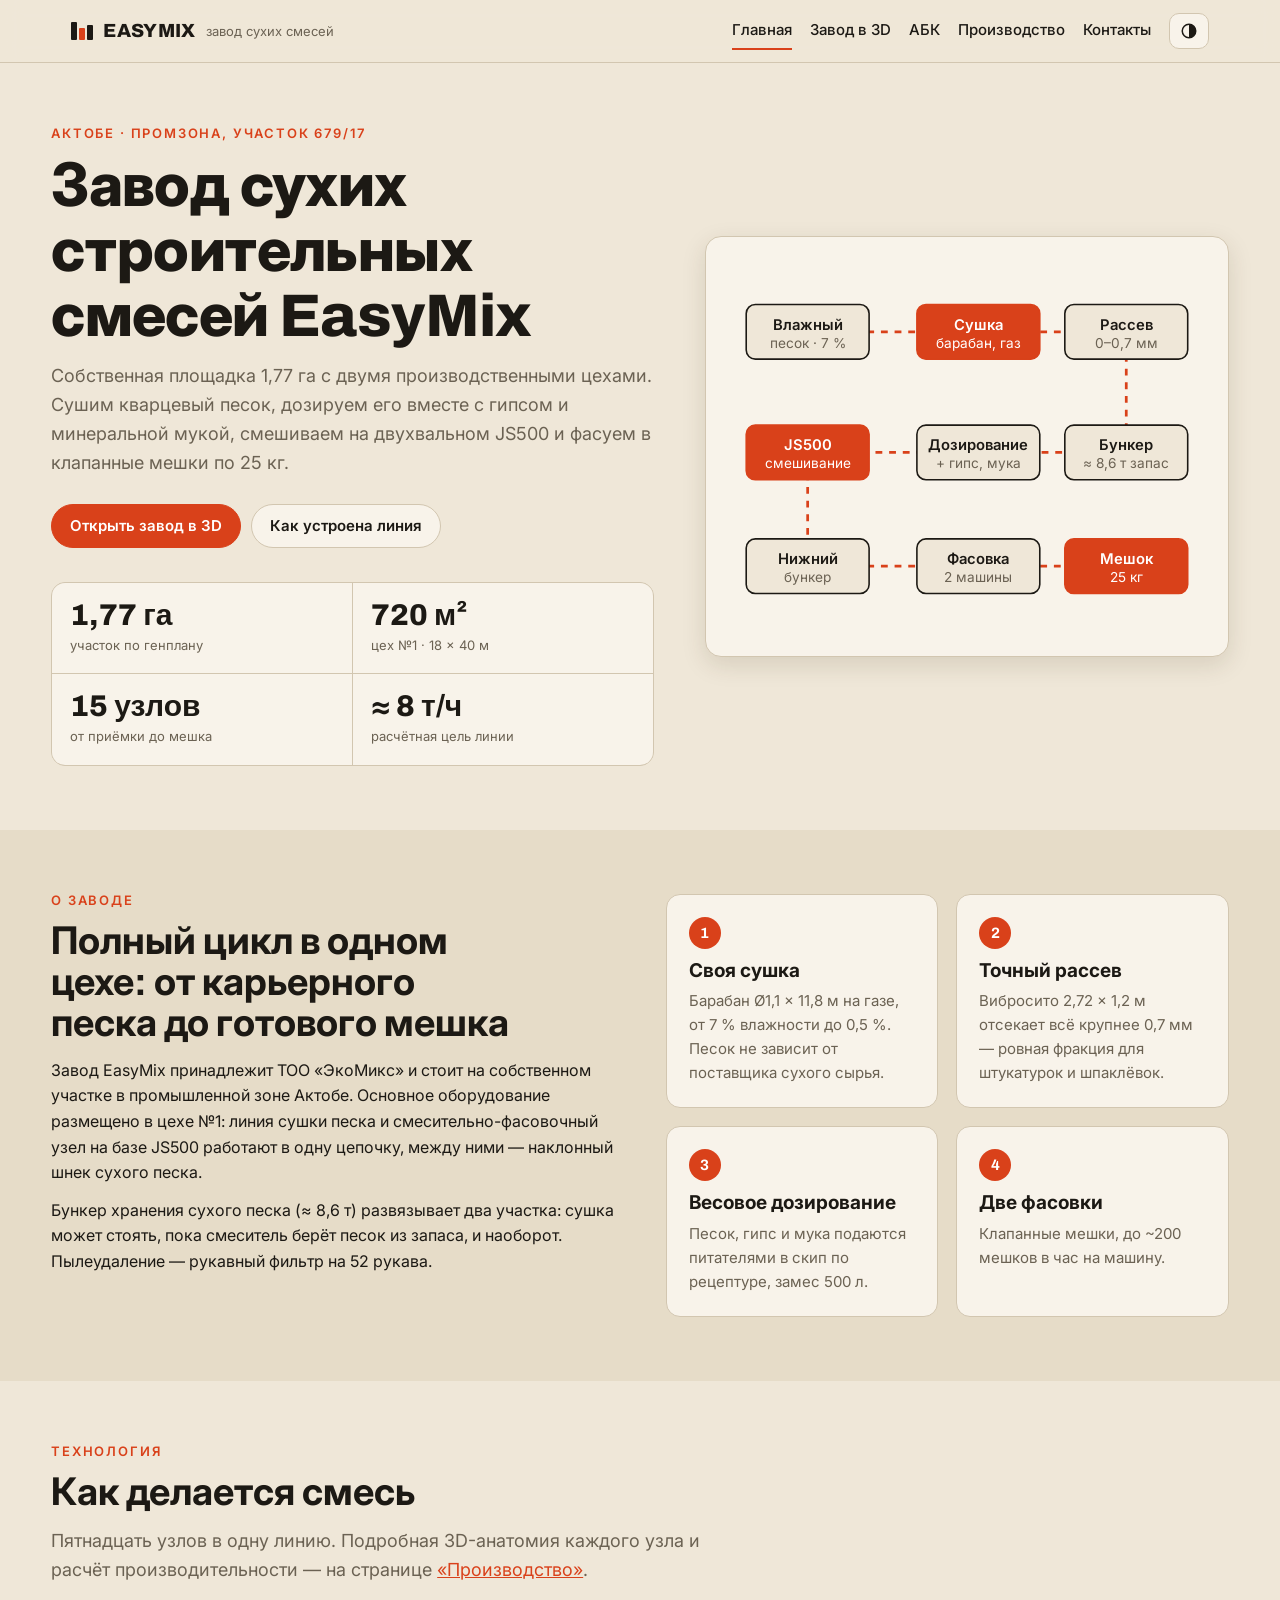
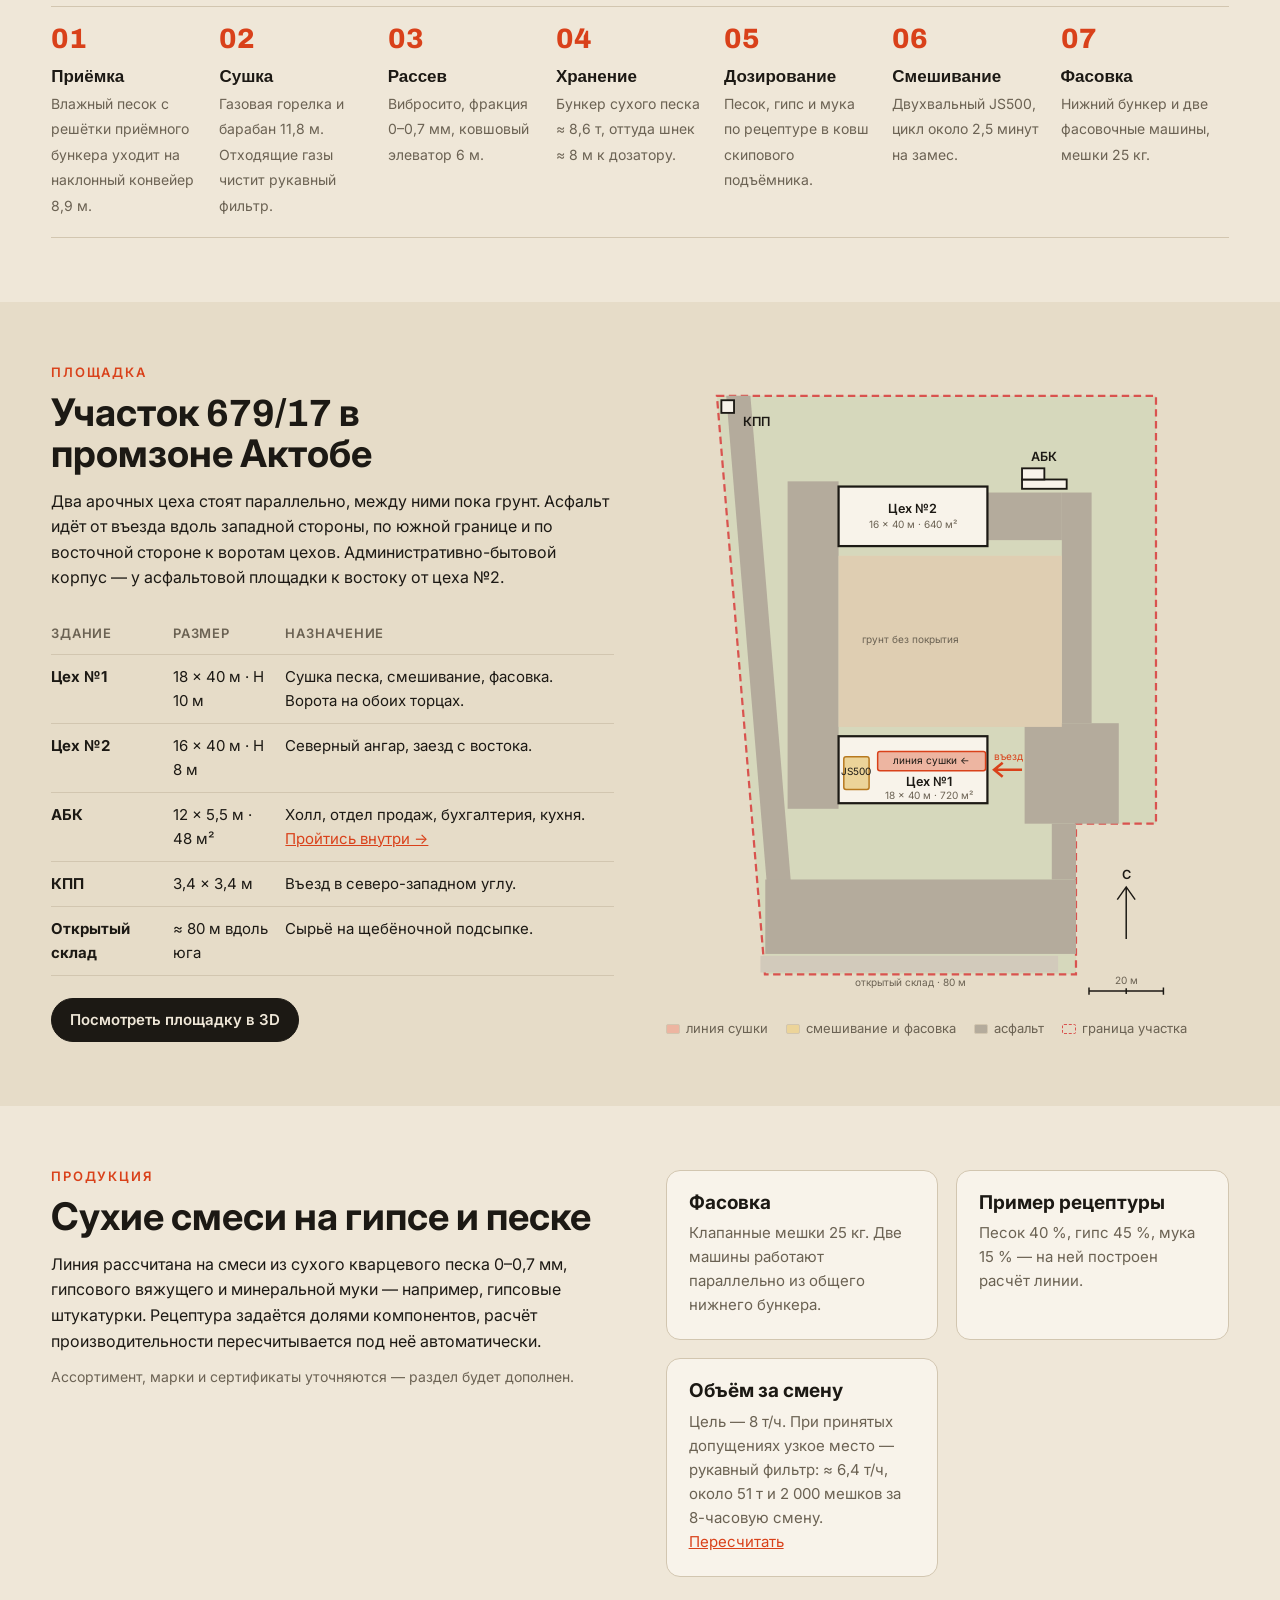
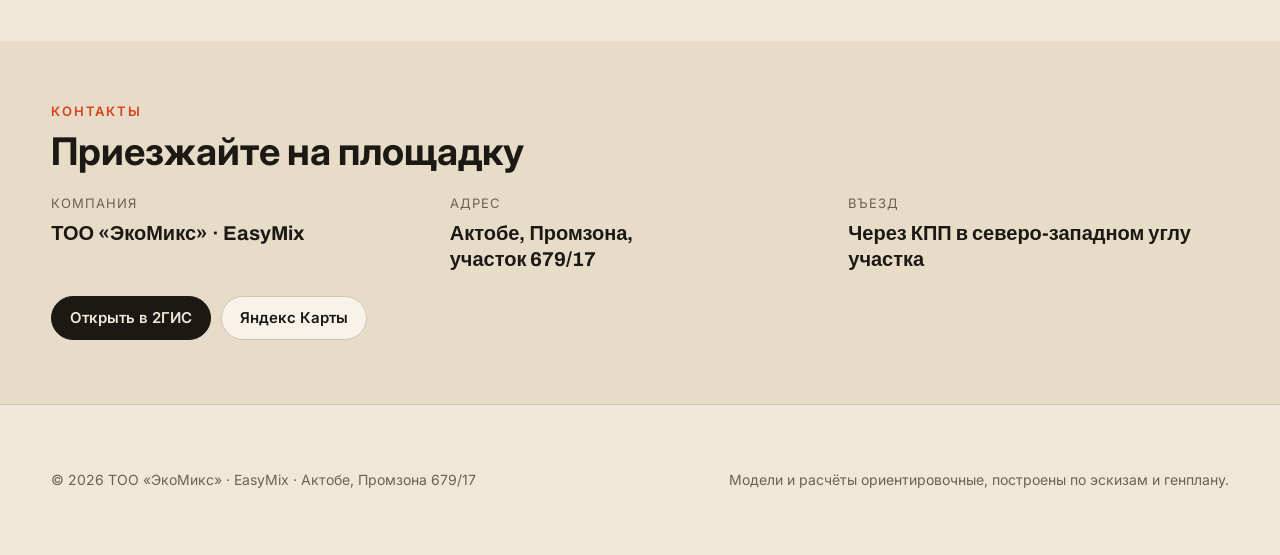
==== commit 4be9e504: "АБК изнутри: обзор со срезом стен и прогулка от первого лица Co-Authored-By: Claude Opus 5.5 <norepl" ====
--- a/index.html
+++ b/index.html
@@ -27,7 +27,7 @@
 <header class="top"><div class="wrap">
   <a class="brand" href="index.html"><span class="logo" aria-hidden="true"><i></i><i></i><i></i></span><b>EASYMIX</b><span>завод сухих смесей</span></a>
   <nav class="menu" aria-label="Разделы">
-    <a href="index.html">Главная</a><a href="zavod.html">Завод в 3D</a><a href="proizvodstvo.html">Производство</a><a href="index.html#contacts">Контакты</a>
+    <a href="index.html">Главная</a><a href="zavod.html">Завод в 3D</a><a href="abk.html">АБК</a><a href="proizvodstvo.html">Производство</a><a href="index.html#contacts">Контакты</a>
     <button class="theme" type="button" data-theme-toggle aria-label="Сменить тему"><svg viewBox="0 0 24 24" aria-hidden="true"><circle cx="12" cy="12" r="9" fill="none" stroke="currentColor" stroke-width="2"/><path d="M12 3a9 9 0 0 1 0 18z" fill="currentColor"/></svg></button>
   </nav>
 </div></header>
@@ -103,7 +103,7 @@
       <tbody>
         <tr><td><b>Цех №1</b></td><td>18 × 40 м · H 10 м</td><td>Сушка песка, смешивание, фасовка. Ворота на обоих торцах.</td></tr>
         <tr><td><b>Цех №2</b></td><td>16 × 40 м · H 8 м</td><td>Северный ангар, заезд с востока.</td></tr>
-        <tr><td><b>АБК</b></td><td>12 × 5,5 м · 48 м²</td><td>Офис и бытовые помещения.</td></tr>
+        <tr><td><b>АБК</b></td><td>12 × 5,5 м · 48 м²</td><td>Холл, отдел продаж, бухгалтерия, кухня. <a href="abk.html">Пройтись внутри →</a></td></tr>
         <tr><td><b>КПП</b></td><td>3,4 × 3,4 м</td><td>Въезд в северо-западном углу.</td></tr>
         <tr><td><b>Открытый склад</b></td><td>≈ 80 м вдоль юга</td><td>Сырьё на щебёночной подсыпке.</td></tr>
       </tbody>
--- a/css/site.css
+++ b/css/site.css
@@ -20,6 +20,7 @@
 }
 
 *{box-sizing:border-box;min-width:0}
+[hidden]{display:none!important}
 html{scroll-behavior:smooth;scroll-padding-top:76px}
 body{margin:0;background:var(--bg);color:var(--ink);font:16px/1.6 Inter,system-ui,-apple-system,"Segoe UI",sans-serif;overflow-x:clip}
 h1,h2,h3{font-family:Archivo,Inter,sans-serif;line-height:1.08;text-wrap:balance;margin:0}
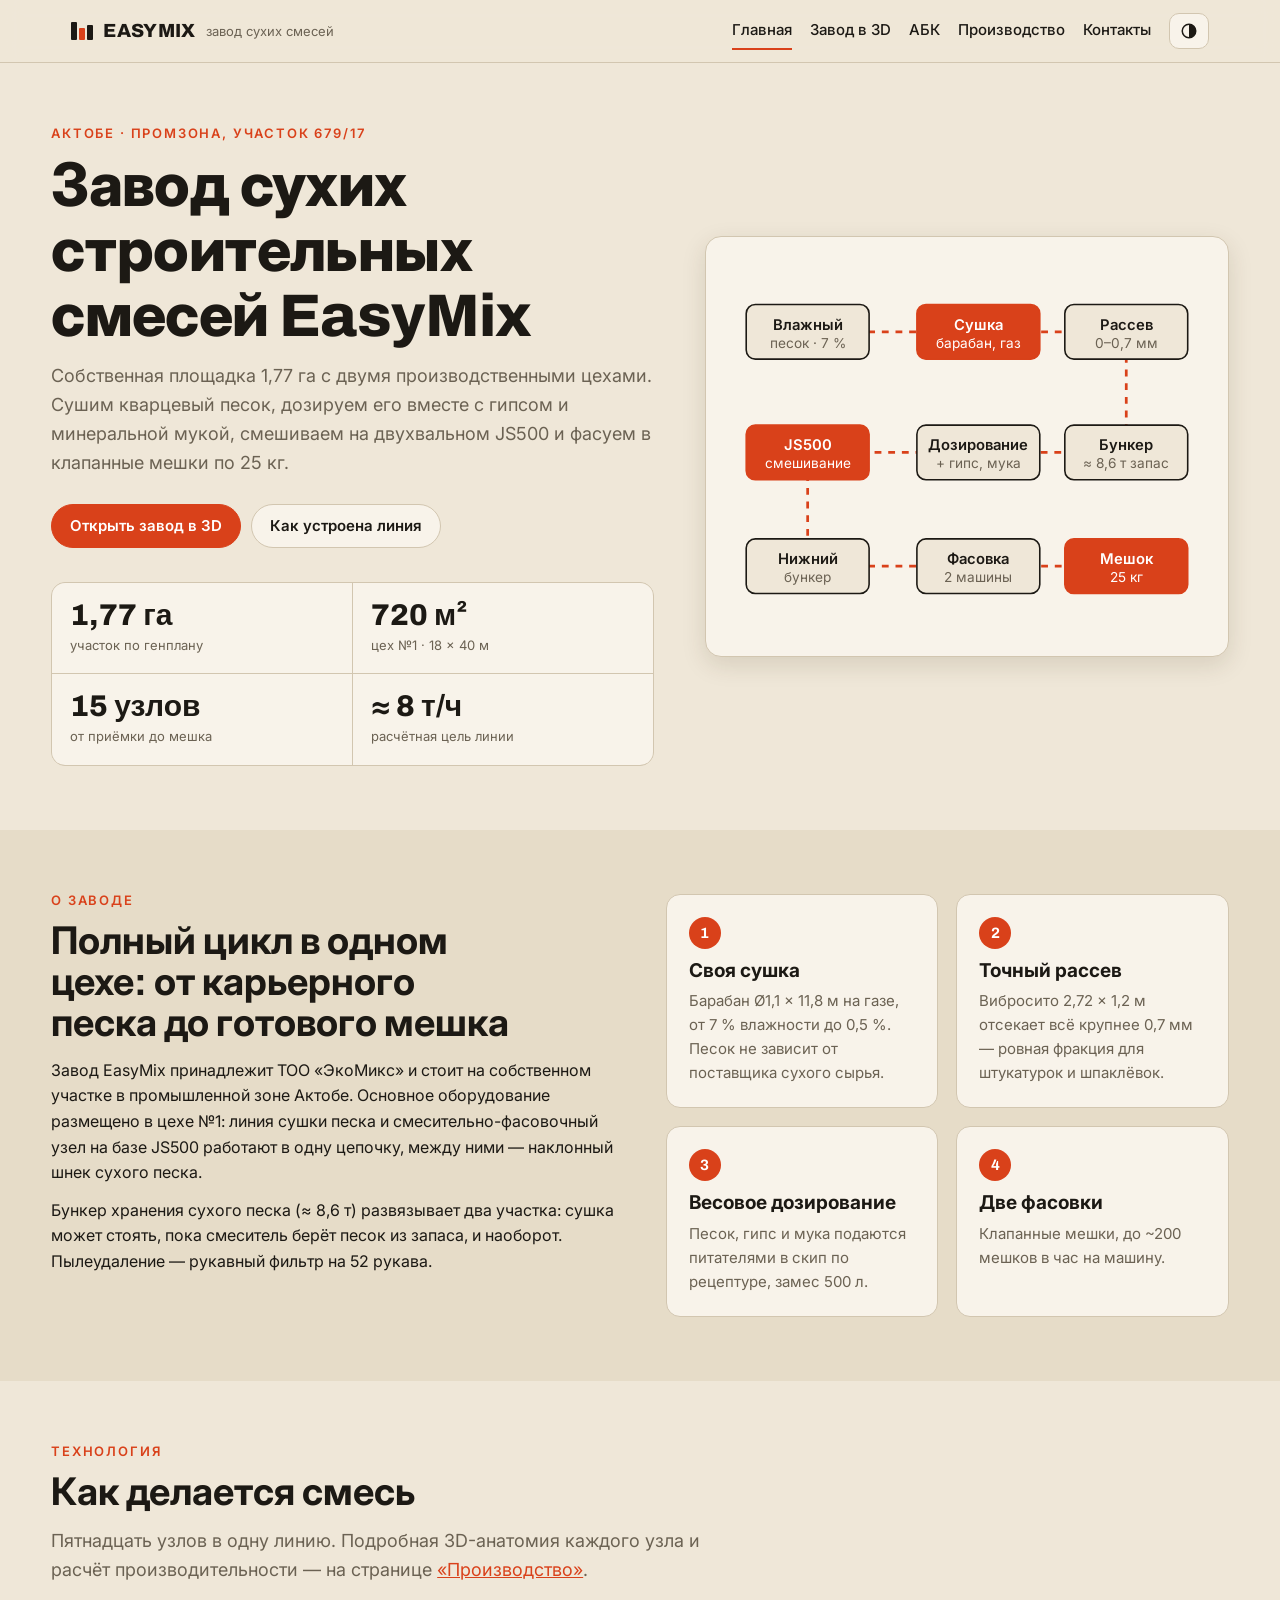
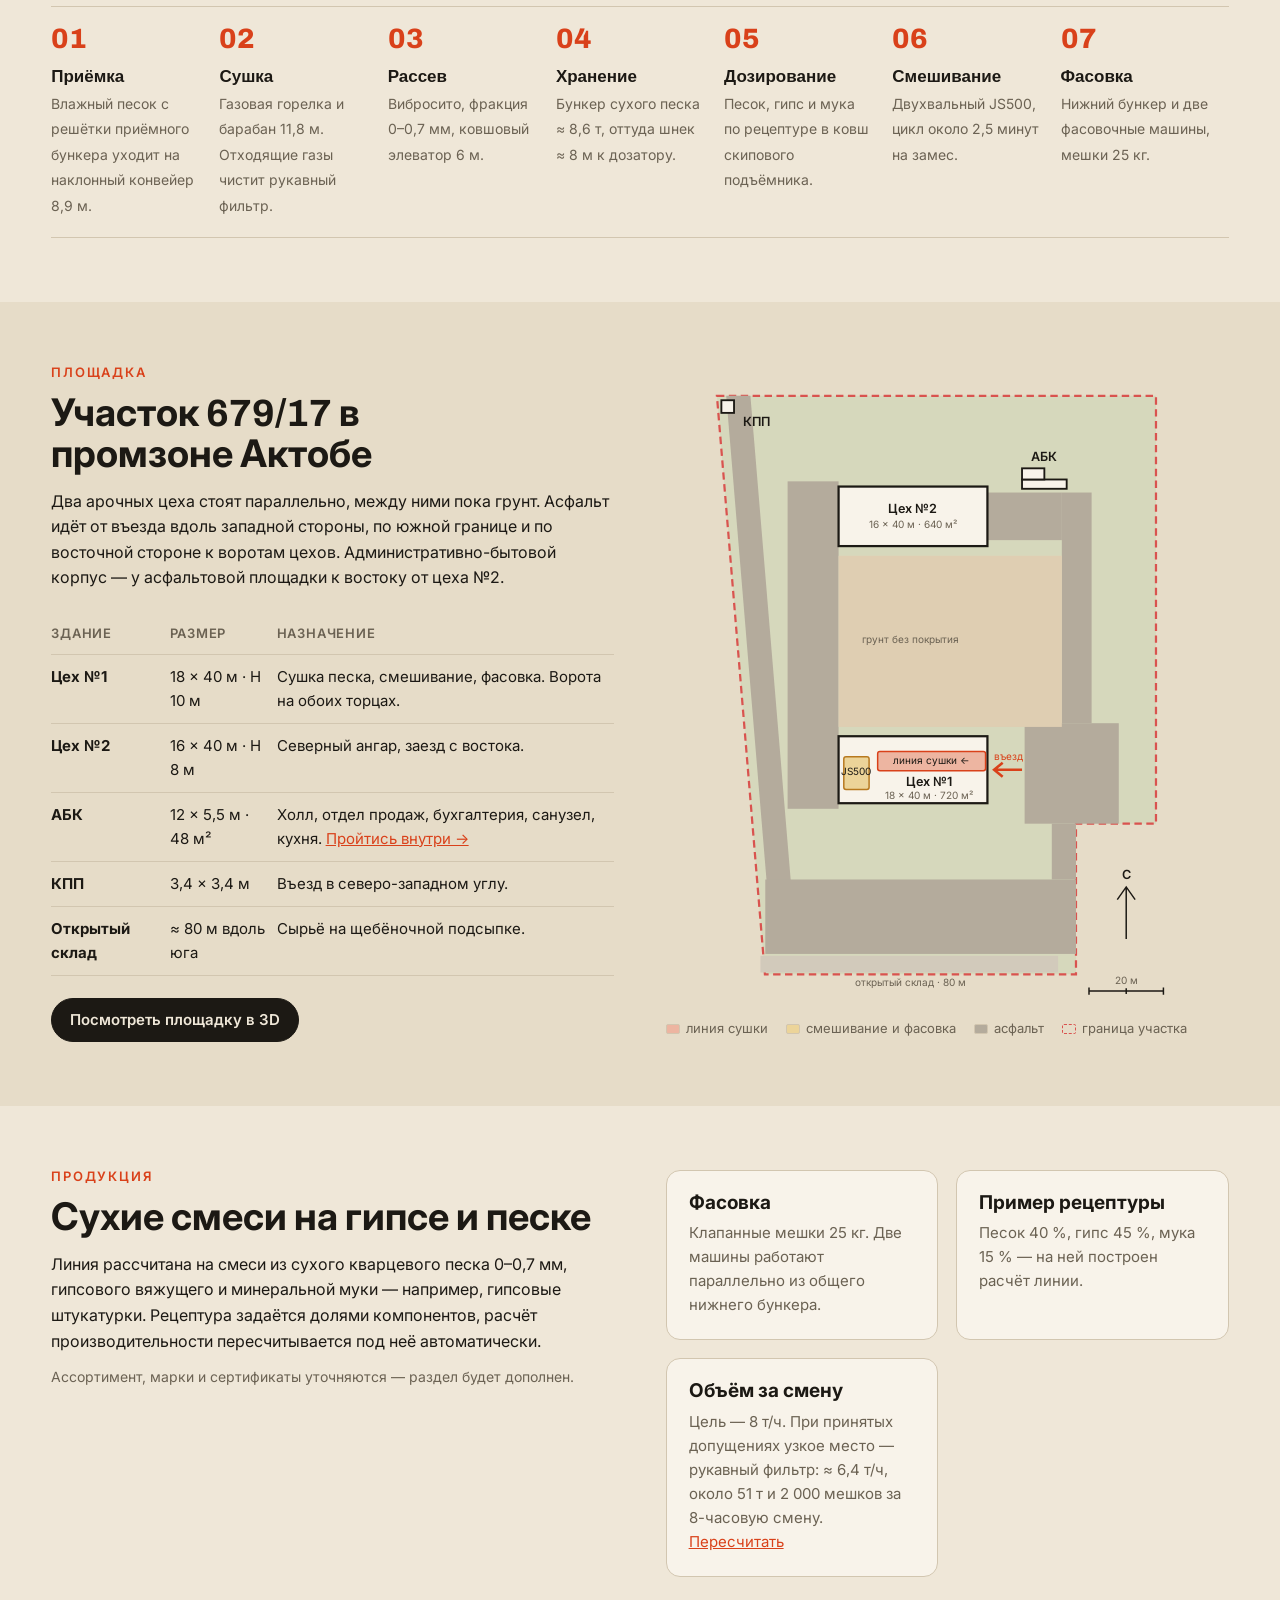
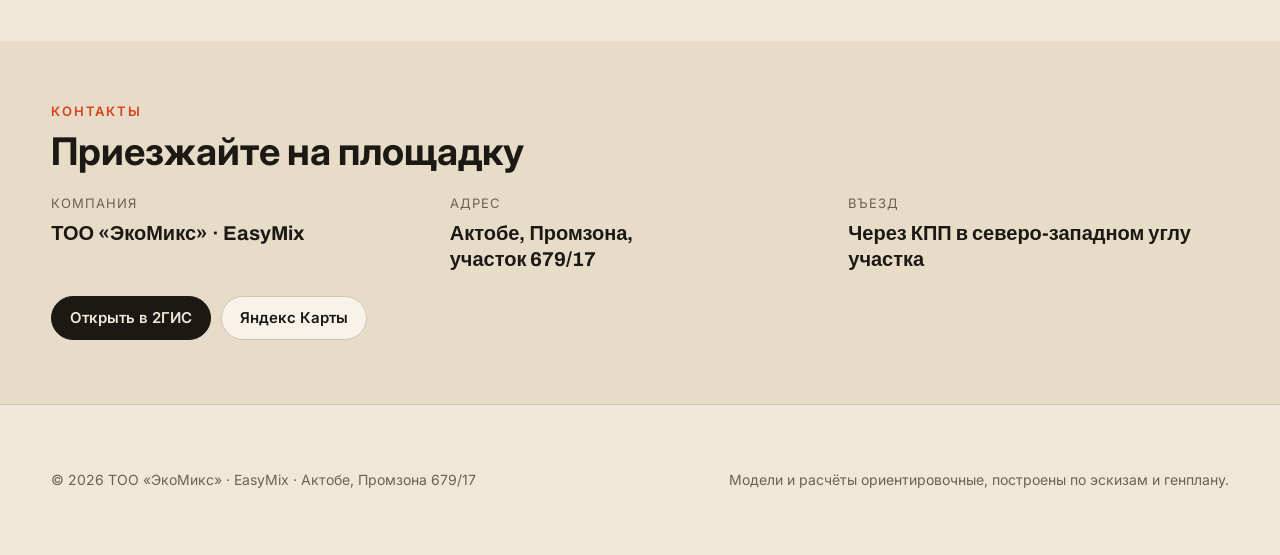
==== commit ebfa8237: "АБК: санузел с входом из холла, перенос двери бухгалтерии, таблички над дверями Co-Authored-By: Clau" ====
--- a/index.html
+++ b/index.html
@@ -103,7 +103,7 @@
       <tbody>
         <tr><td><b>Цех №1</b></td><td>18 × 40 м · H 10 м</td><td>Сушка песка, смешивание, фасовка. Ворота на обоих торцах.</td></tr>
         <tr><td><b>Цех №2</b></td><td>16 × 40 м · H 8 м</td><td>Северный ангар, заезд с востока.</td></tr>
-        <tr><td><b>АБК</b></td><td>12 × 5,5 м · 48 м²</td><td>Холл, отдел продаж, бухгалтерия, кухня. <a href="abk.html">Пройтись внутри →</a></td></tr>
+        <tr><td><b>АБК</b></td><td>12 × 5,5 м · 48 м²</td><td>Холл, отдел продаж, бухгалтерия, санузел, кухня. <a href="abk.html">Пройтись внутри →</a></td></tr>
         <tr><td><b>КПП</b></td><td>3,4 × 3,4 м</td><td>Въезд в северо-западном углу.</td></tr>
         <tr><td><b>Открытый склад</b></td><td>≈ 80 м вдоль юга</td><td>Сырьё на щебёночной подсыпке.</td></tr>
       </tbody>
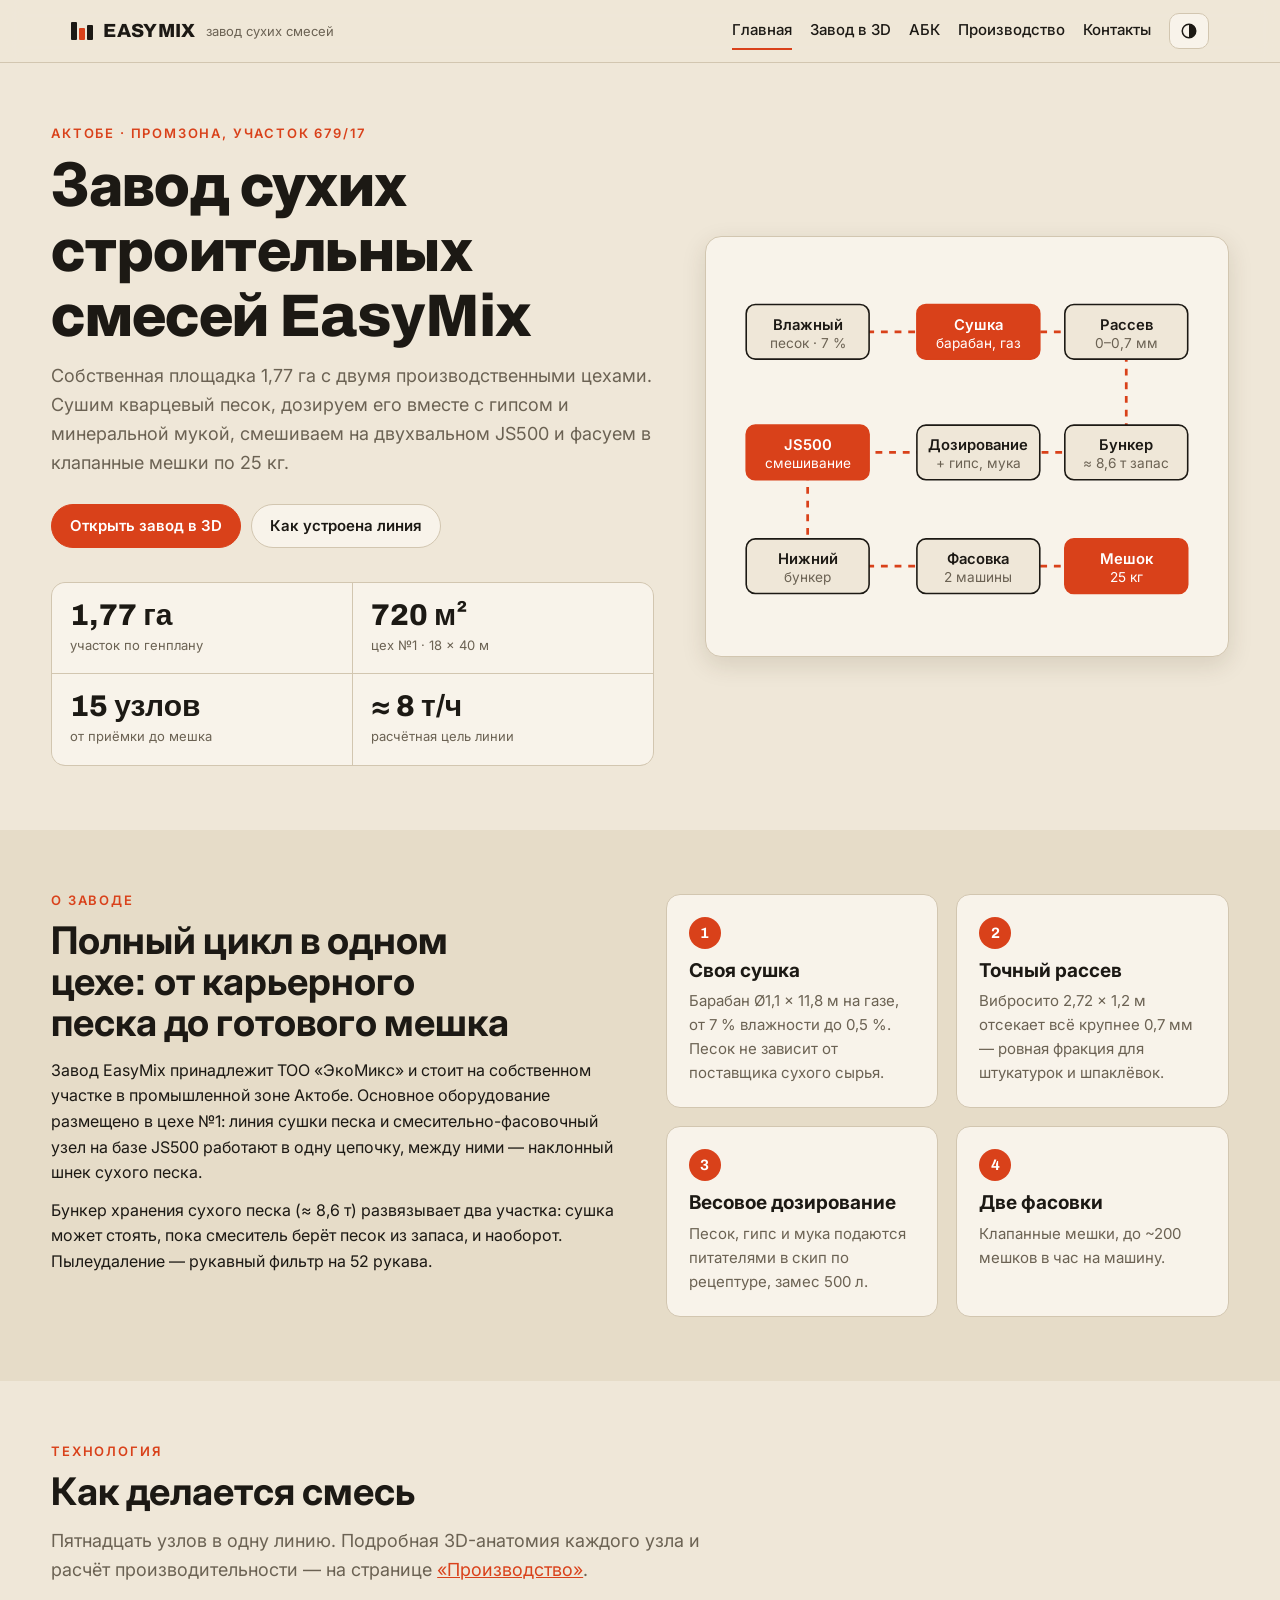
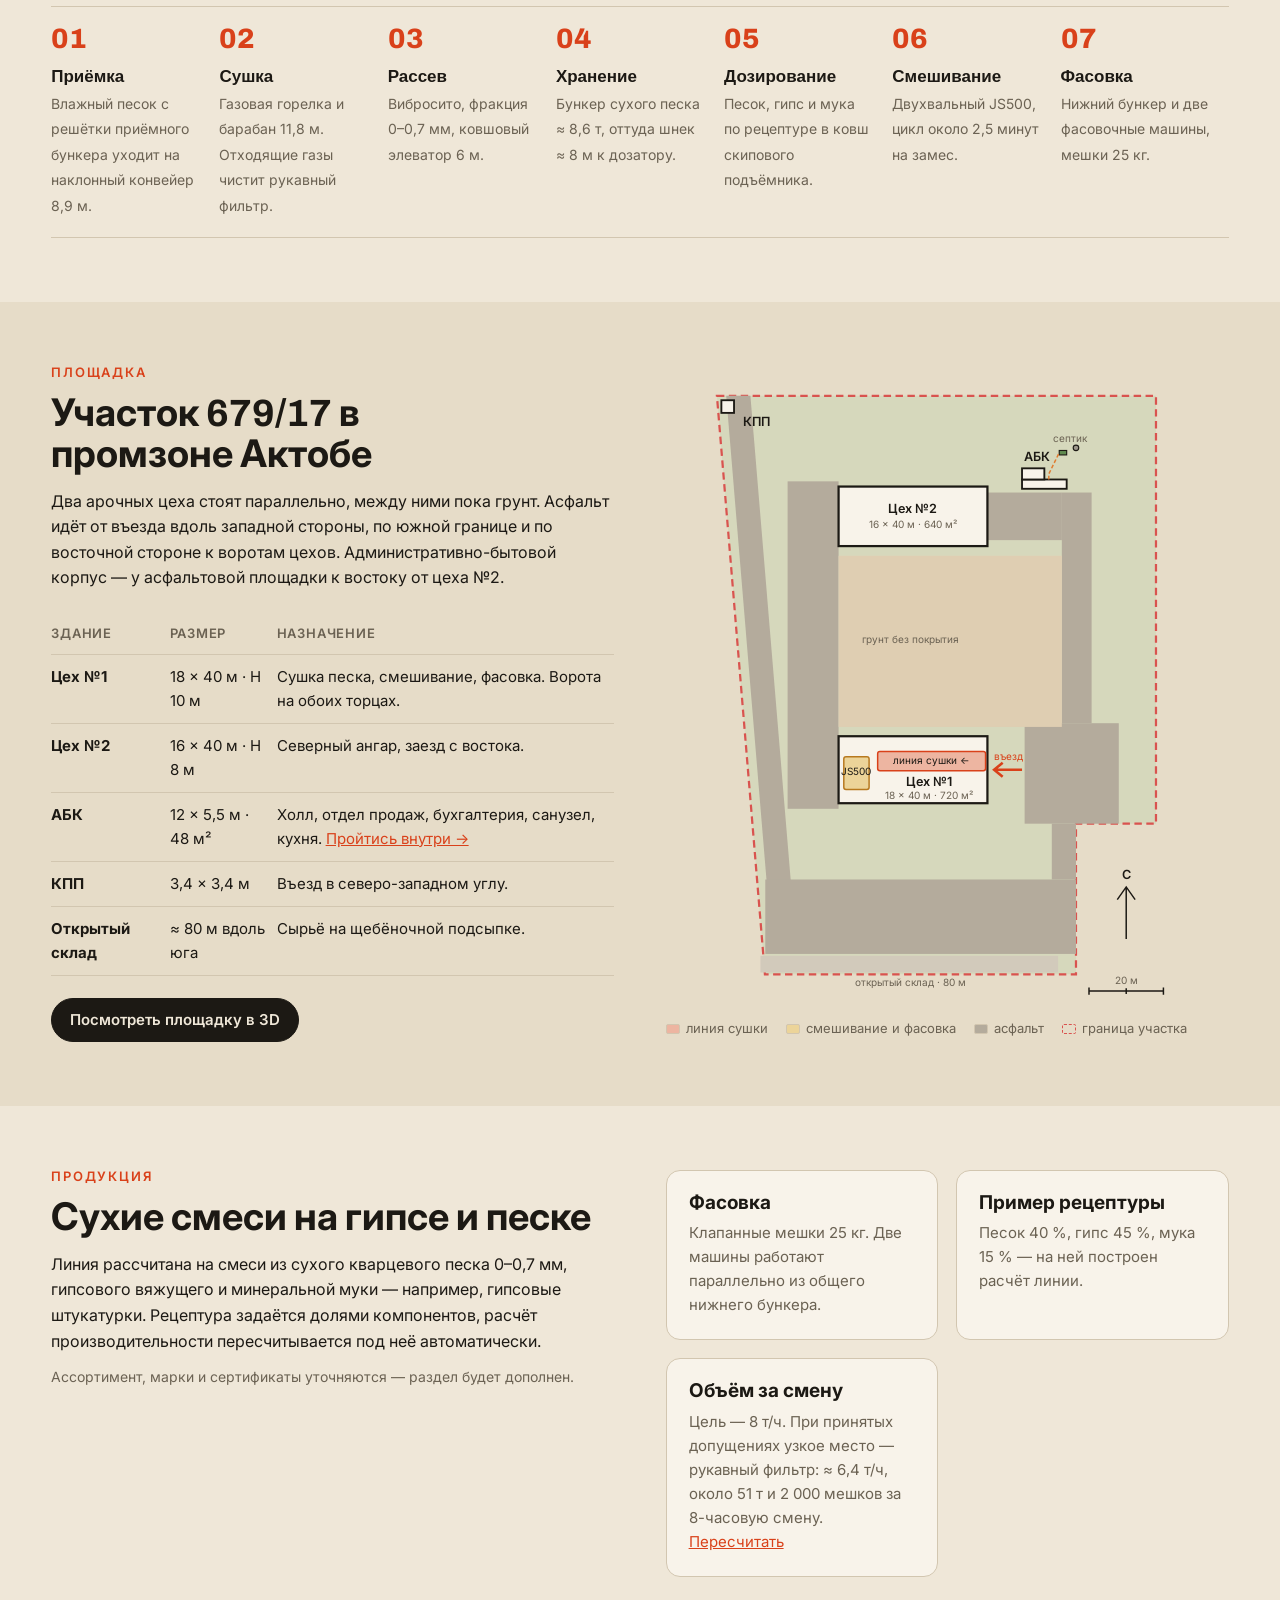
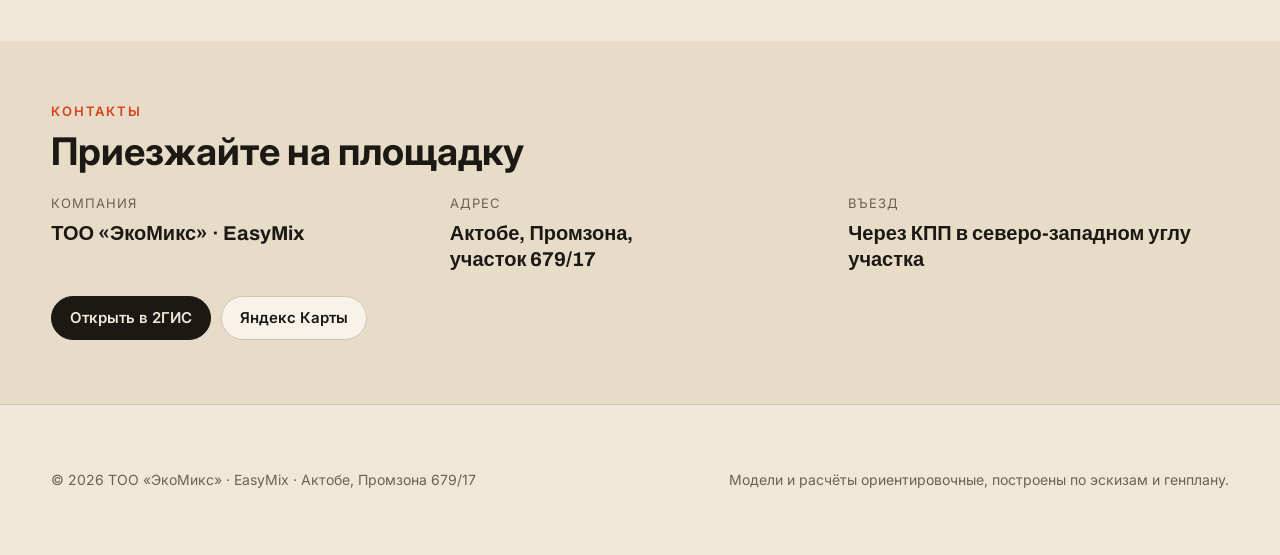
==== commit c990a312: "Септик у АБК: выпуск из санузла, ревизионный колодец, септик 2 м³, фильтрующий колодец; подземная ча" ====
--- a/index.html
+++ b/index.html
@@ -135,7 +135,9 @@
       <text class="p-s" x="57.7" y="99" text-anchor="middle" style="fill:var(--ink)">линия сушки ←</text><text class="p-s" x="37.5" y="102" text-anchor="middle" style="fill:var(--ink)">JS500</text>
       <path class="p-ax" d="M82 100.5 H74.5 M76.8 98.6 L74.5 100.5 L76.8 102.4" style="stroke:var(--acc);stroke-width:.7"/><text class="p-s" x="78.5" y="98" text-anchor="middle" style="fill:var(--acc)">въезд</text>
       <rect class="p-abk" x="82" y="22.5" width="12" height="2.5"/><rect class="p-abk" x="82" y="19.5" width="6" height="3"/>
-      <text class="p-t" x="88" y="17.6" text-anchor="middle">АБК</text>
+      <text class="p-t" x="86" y="17.6" text-anchor="middle">АБК</text>
+      <rect x="92" y="14.7" width="2" height="1.2" style="fill:#5f8a4f;stroke:var(--ink);stroke-width:.3"/><circle cx="96.5" cy="14" r=".75" style="fill:#9d978b;stroke:var(--ink);stroke-width:.3"/>
+      <path d="M89.2 22.5 V21 L92 15.3" style="fill:none;stroke:#e07a2e;stroke-width:.4;stroke-dasharray:1 .6"/><text class="p-s" x="95" y="12.4" text-anchor="middle">септик</text>
       <rect class="p-abk" x="1.2" y="1.2" width="3.4" height="3.4"/><text class="p-t" x="7" y="8" >КПП</text>
       <text class="p-s" x="52" y="66.5" text-anchor="middle">грунт без покрытия</text>
       <text class="p-s" x="52" y="158.6" text-anchor="middle">открытый склад · 80 м</text>
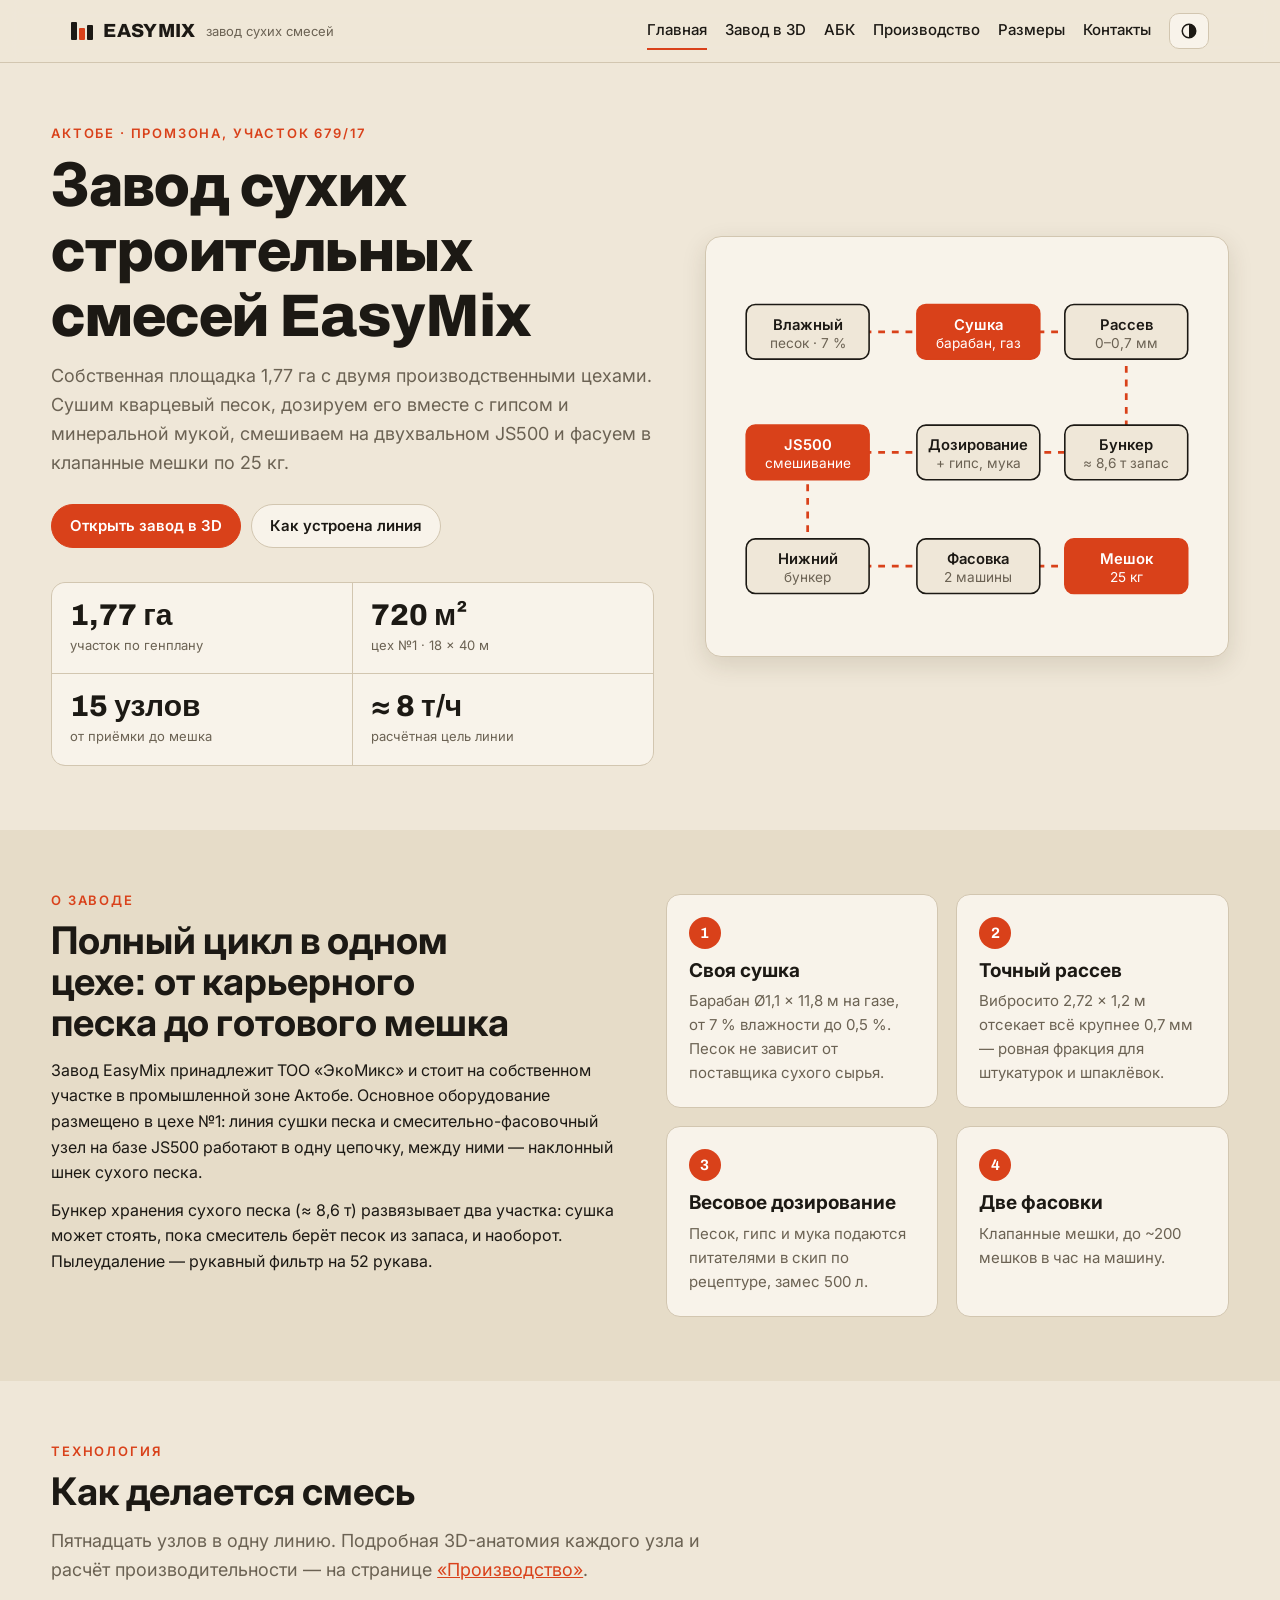
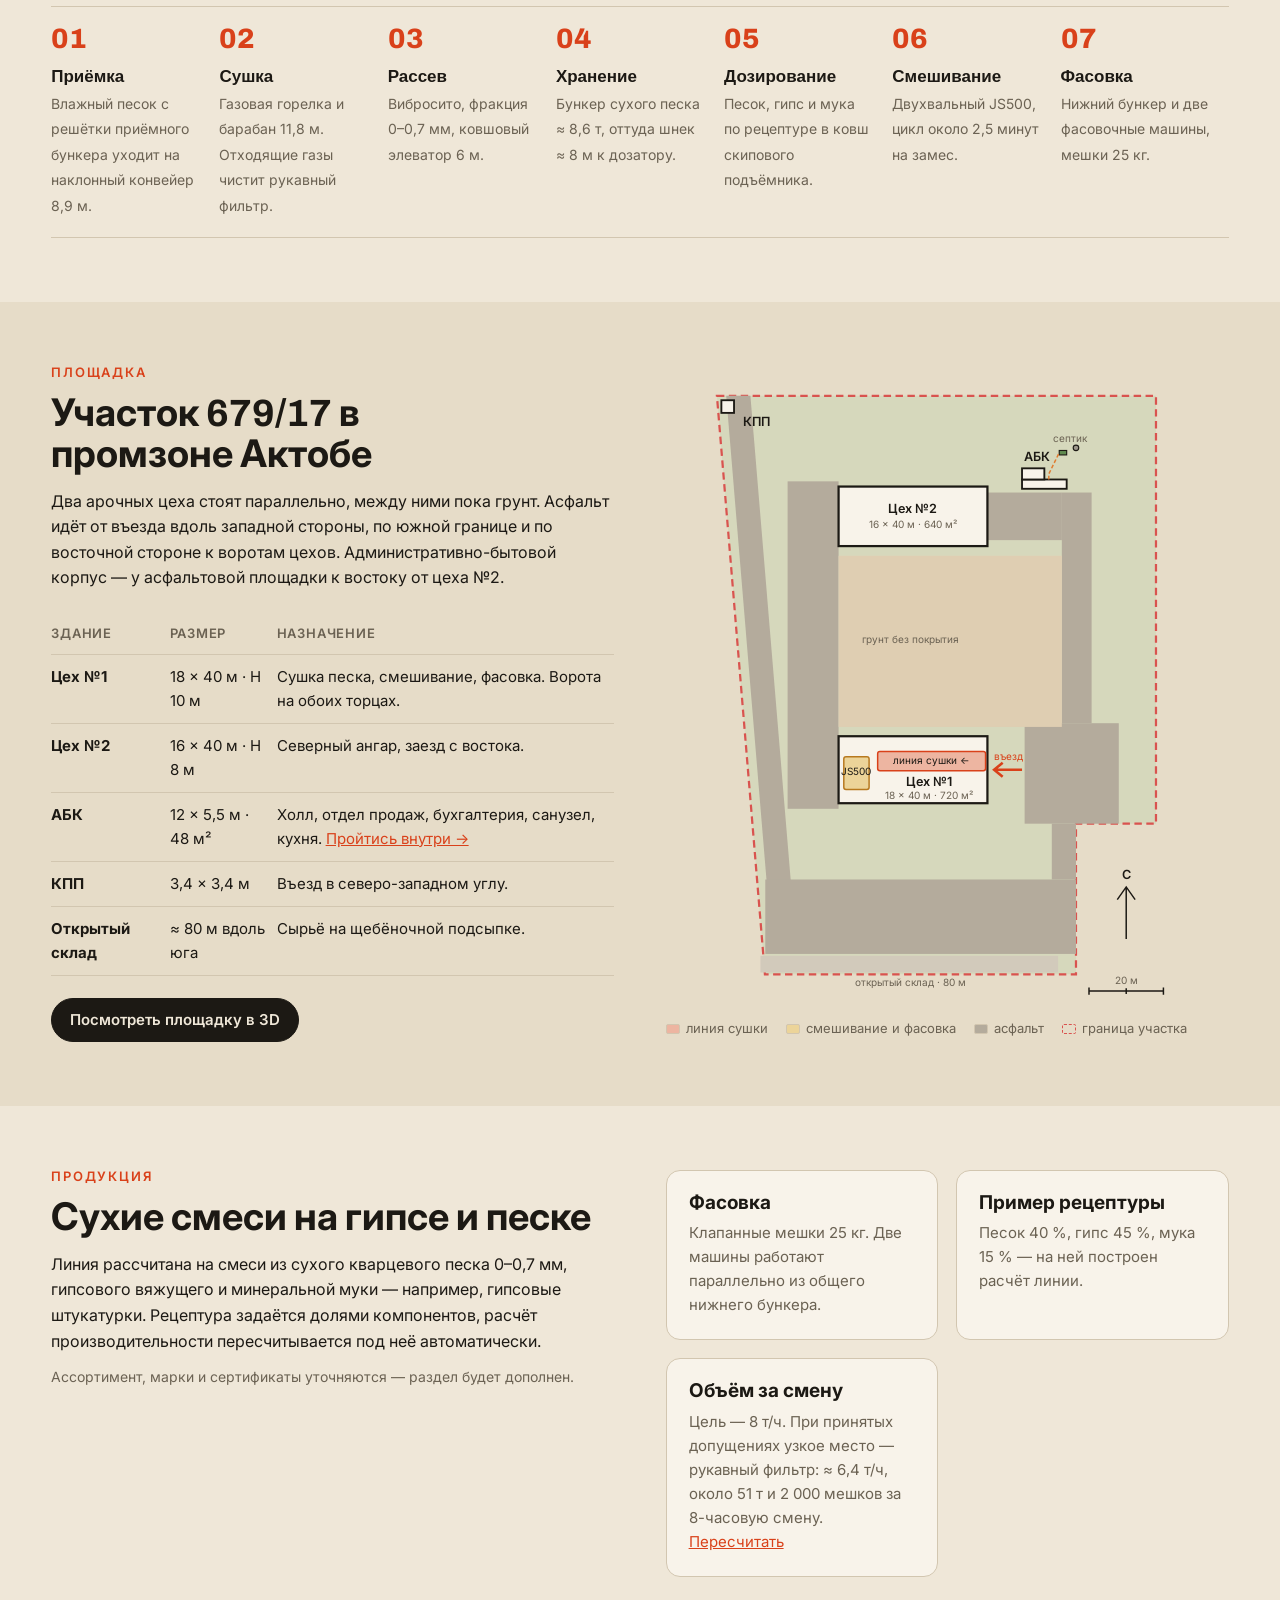
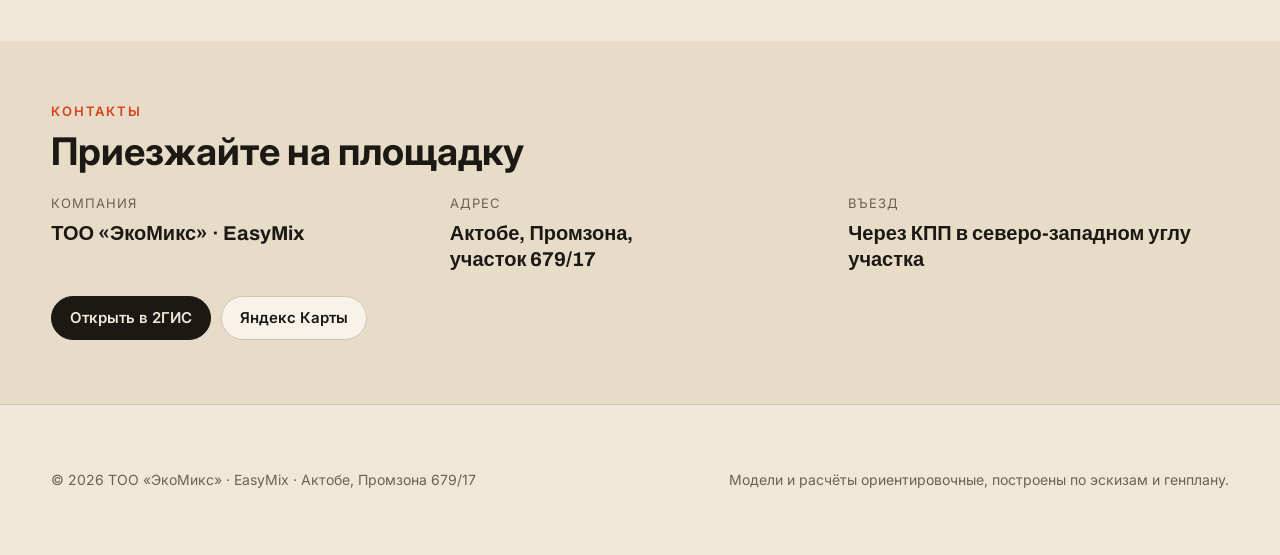
==== commit f9835b7f: "Вкладка «Размеры»: чертежи с размерными линиями и таблицы по 8 узлам сушильного комплекса Co-Authore" ====
--- a/index.html
+++ b/index.html
@@ -27,7 +27,7 @@
 <header class="top"><div class="wrap">
   <a class="brand" href="index.html"><span class="logo" aria-hidden="true"><i></i><i></i><i></i></span><b>EASYMIX</b><span>завод сухих смесей</span></a>
   <nav class="menu" aria-label="Разделы">
-    <a href="index.html">Главная</a><a href="zavod.html">Завод в 3D</a><a href="abk.html">АБК</a><a href="proizvodstvo.html">Производство</a><a href="index.html#contacts">Контакты</a>
+    <a href="index.html">Главная</a><a href="zavod.html">Завод в 3D</a><a href="abk.html">АБК</a><a href="proizvodstvo.html">Производство</a><a href="razmery.html">Размеры</a><a href="index.html#contacts">Контакты</a>
     <button class="theme" type="button" data-theme-toggle aria-label="Сменить тему"><svg viewBox="0 0 24 24" aria-hidden="true"><circle cx="12" cy="12" r="9" fill="none" stroke="currentColor" stroke-width="2"/><path d="M12 3a9 9 0 0 1 0 18z" fill="currentColor"/></svg></button>
   </nav>
 </div></header>
--- a/css/site.css
+++ b/css/site.css
@@ -191,3 +191,37 @@
   .top{position:static}.brand span{display:none}
 }
 @media (prefers-reduced-motion:reduce){*{transition:none!important;scroll-behavior:auto!important}}
+
+/* чертежи с размерами */
+.chips{display:flex;flex-wrap:wrap;gap:8px;margin-top:18px}
+.chips a{display:inline-flex;gap:6px;align-items:center;padding:7px 12px;border:1px solid var(--line);border-radius:18px;background:var(--card);color:var(--ink);text-decoration:none;font-size:14px;font-weight:500}
+.chips a b{display:inline-grid;place-items:center;width:20px;height:20px;border-radius:50%;background:var(--acc);color:#fff;font-size:11px}
+.chips a:hover{border-color:var(--acc)}
+.unit{padding-block:clamp(28px,4vw,48px);border-top:1px solid var(--line)}
+.unit-h{display:flex;gap:14px;align-items:flex-start;margin-bottom:16px}
+.unit-h .n{flex:none;display:inline-grid;place-items:center;width:40px;height:40px;border-radius:50%;background:var(--acc);color:#fff;font:800 18px Archivo,Inter,sans-serif}
+.unit-h h2{margin-bottom:4px}.unit-h .lead{margin:0;font-size:16px}
+.unit-b{display:grid;grid-template-columns:minmax(0,1.7fr) minmax(0,1fr);gap:clamp(18px,3vw,40px);align-items:start}
+.unit-b h3{font-size:15px;font-family:Inter,sans-serif;color:var(--mute);text-transform:uppercase;letter-spacing:.08em;margin-bottom:4px}
+.dwgs{display:grid;gap:14px}.dwgs.wide{margin-bottom:18px}
+.dwg{margin:0;background:var(--card);border:1px solid var(--line);border-radius:12px;padding:10px 12px 6px}
+.dwg figcaption{font-size:12.5px;color:var(--mute);text-transform:uppercase;letter-spacing:.08em;margin-bottom:4px}
+.dwg svg{display:block;width:100%;height:auto;margin:0 auto;overflow:visible}
+.dwg .o{fill:var(--bg);stroke:var(--ink);stroke-width:1.4;stroke-linejoin:round}
+.dwg .o2{fill:color-mix(in srgb,var(--mute) 14%,var(--bg));stroke:var(--ink);stroke-width:1.2;stroke-linejoin:round}
+.dwg .o3{fill:color-mix(in srgb,var(--mute) 38%,var(--bg));stroke:var(--ink);stroke-width:1}
+.dwg .acc2{fill:color-mix(in srgb,var(--acc) 30%,var(--bg));stroke:var(--acc);stroke-width:1}
+.dwg .th2{fill:color-mix(in srgb,var(--ink) 55%,var(--bg));stroke:var(--ink);stroke-width:.6}
+.dwg .hid{fill:none;stroke:var(--mute);stroke-width:1;stroke-dasharray:5 4}
+.dwg .th{stroke:var(--ink);stroke-width:1}.dwg .acc{stroke:var(--acc);stroke-width:3}
+.dwg .ax{stroke:var(--mute);stroke-width:.8;stroke-dasharray:14 4 3 4}
+.dwg .gr{stroke:var(--ink);stroke-width:1.6}.dwg .gh{stroke:var(--mute);stroke-width:.8}
+.dwg .ex{stroke:var(--acc);stroke-width:.7;opacity:.8}.dwg .dm{stroke:var(--acc);stroke-width:1}.dwg .dd{fill:var(--acc)}
+.dwg .dt{font:600 12.5px Inter,sans-serif;fill:var(--acc);paint-order:stroke;stroke:var(--card);stroke-width:4px;stroke-linejoin:round}
+.dwg .lb{font:12px Inter,sans-serif;fill:var(--mute);paint-order:stroke;stroke:var(--card);stroke-width:4px;stroke-linejoin:round}
+.dwg .nl{stroke:var(--mute);stroke-width:.8;fill:none}.dwg .nd{fill:var(--mute)}
+.dwg .num{font:800 15px Archivo,Inter,sans-serif;fill:var(--acc);paint-order:stroke;stroke:var(--card);stroke-width:5px}
+.dimtab td{padding:8px 10px 8px 0;font-size:14.5px}.dimtab td:first-child{color:var(--mute)}.dimtab td.r{white-space:normal;text-align:right}
+.warn{margin-top:12px;font-size:14px;padding:10px 12px;border-radius:10px;background:color-mix(in srgb,var(--warn) 14%,transparent);color:var(--ink)}
+@media (max-width:980px){.unit-b{grid-template-columns:1fr}}
+@media print{.top,.chips,.foot,.theme,.no-print{display:none!important}body{background:#fff;color:#000}.unit{break-inside:avoid;page-break-inside:avoid}.dwg{border-color:#999}}
